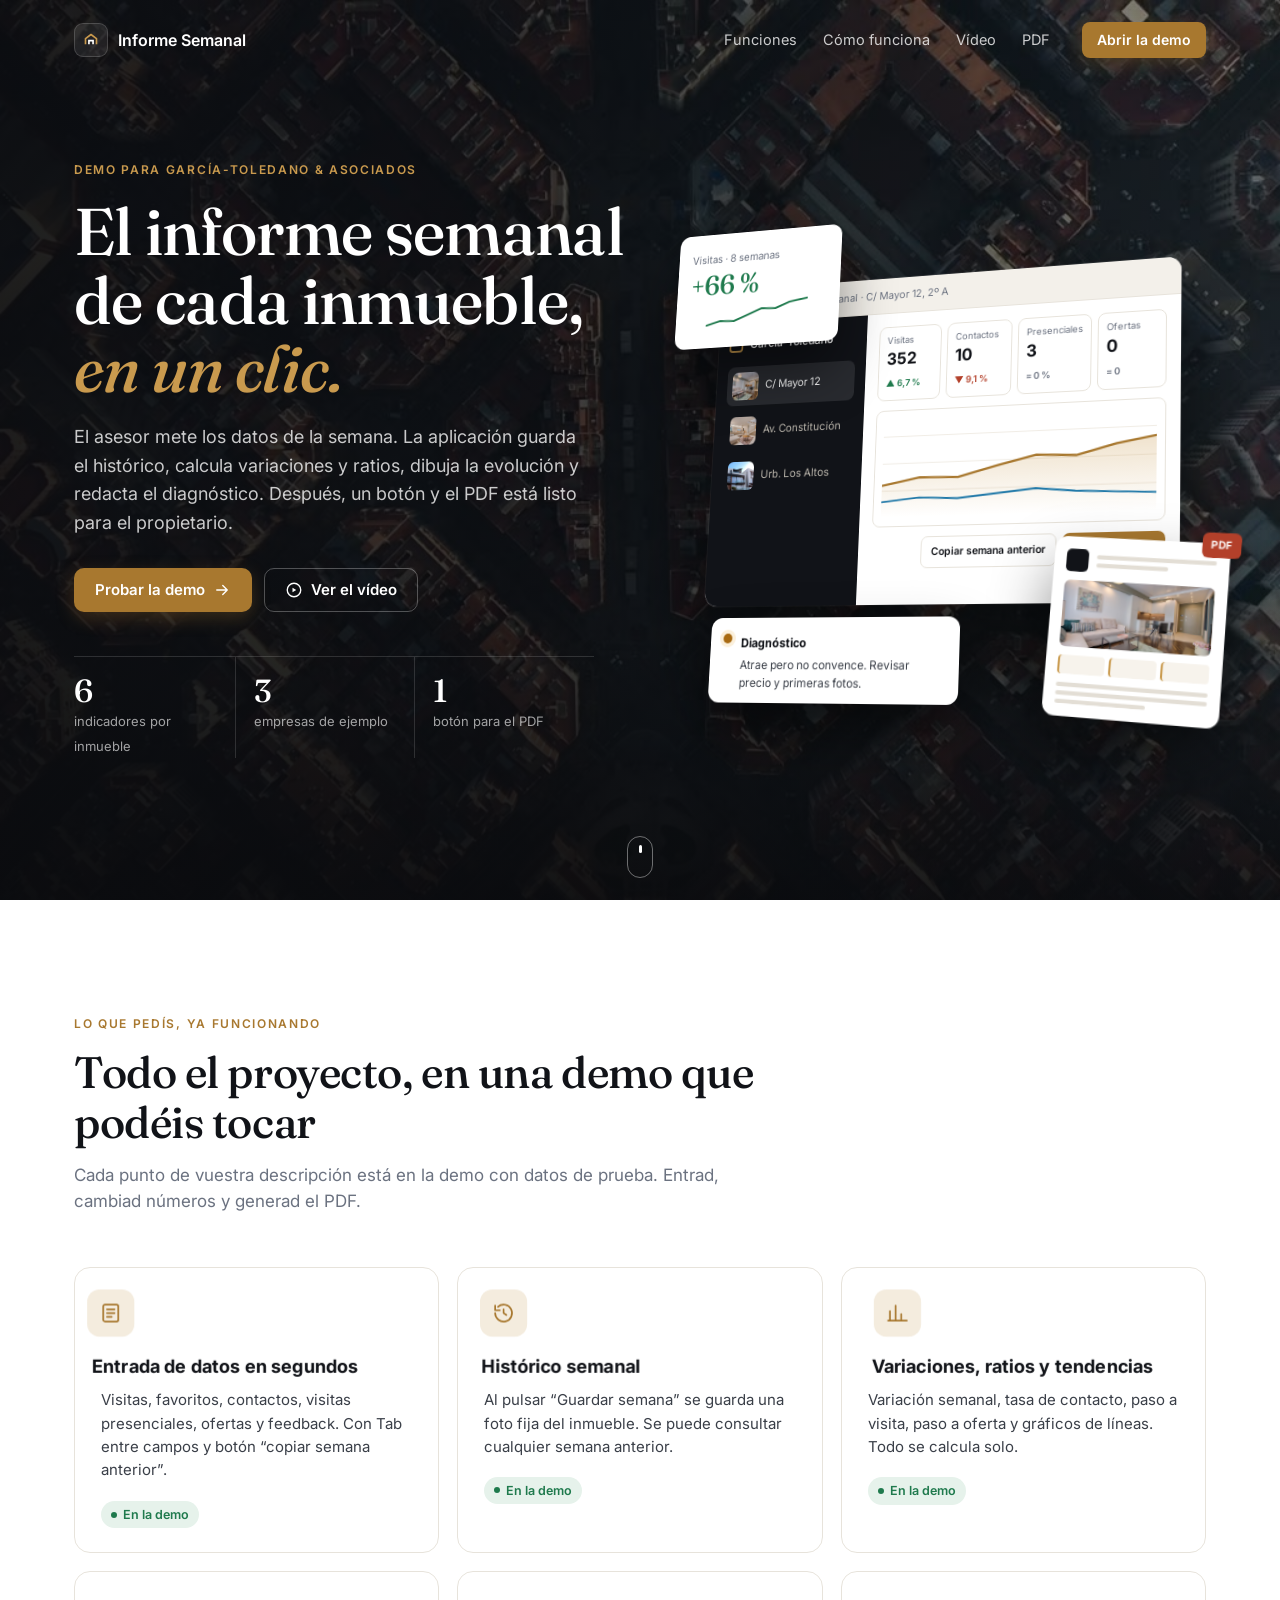
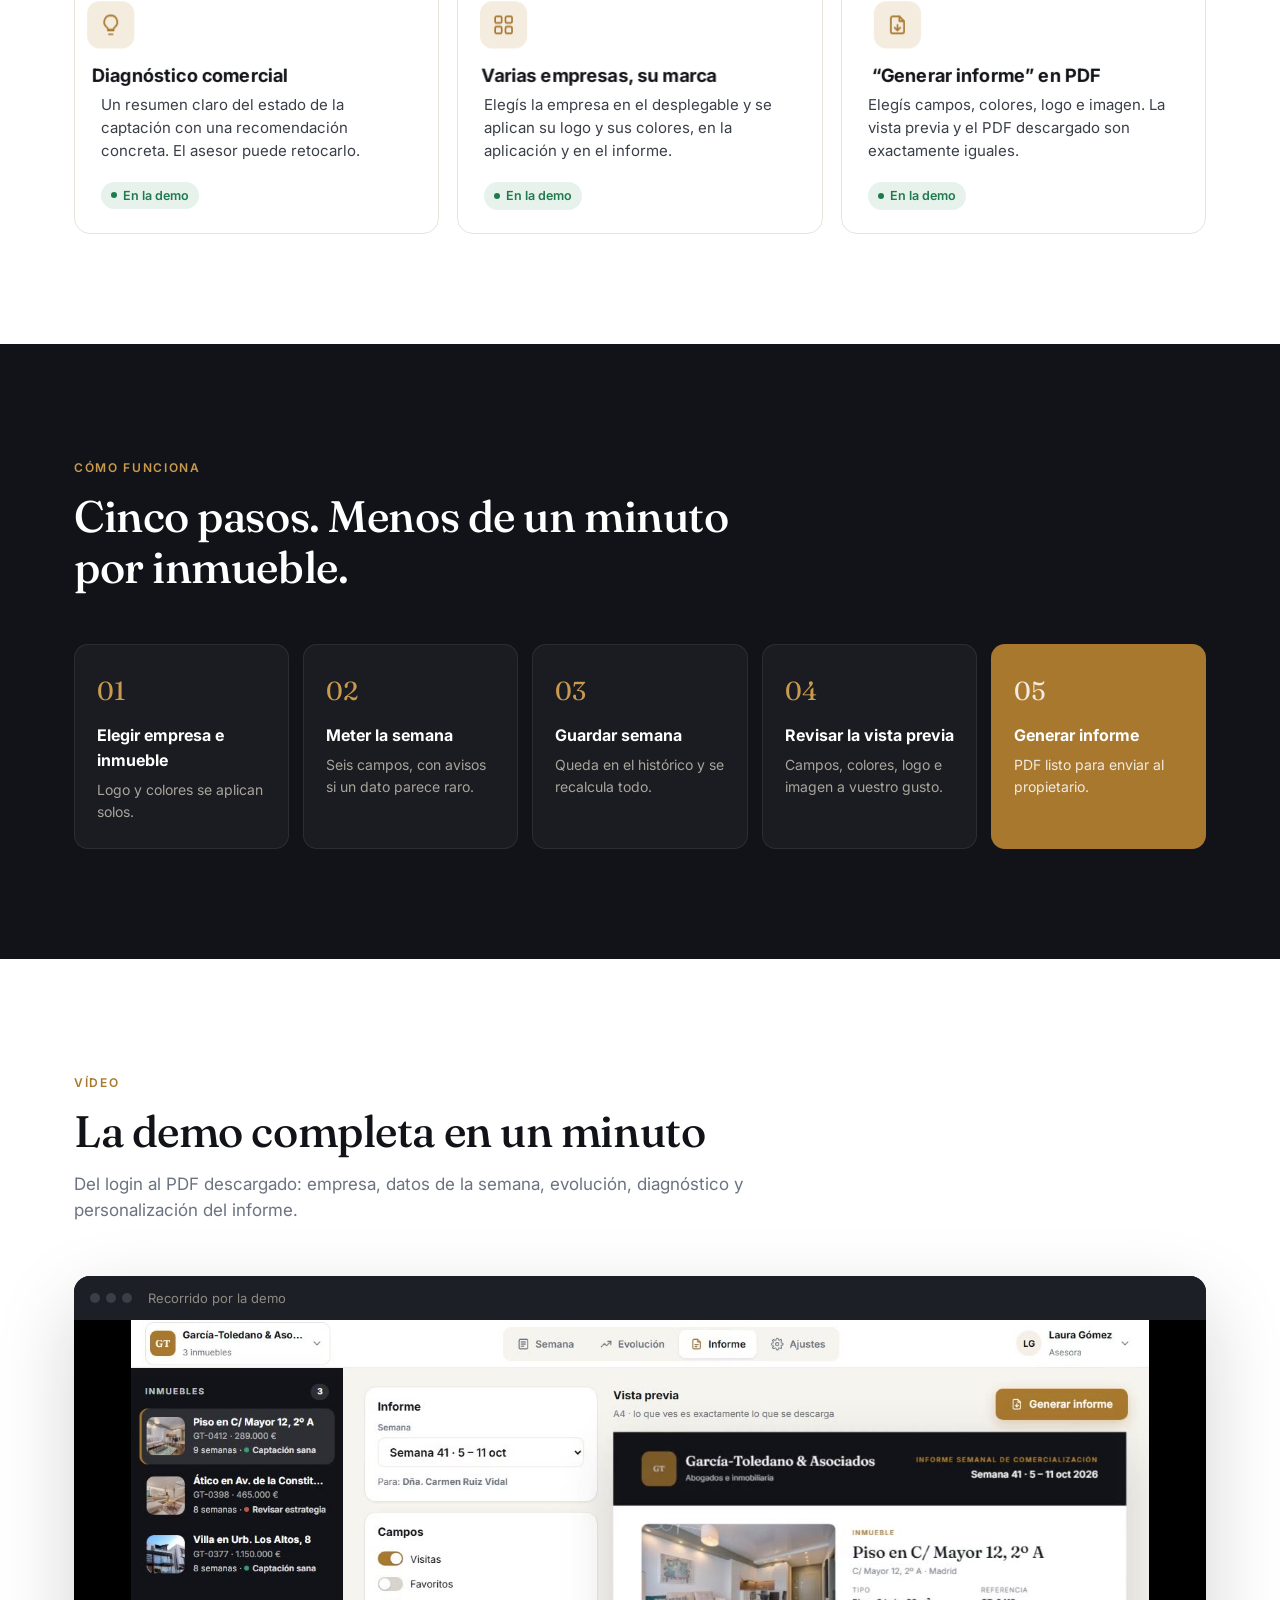
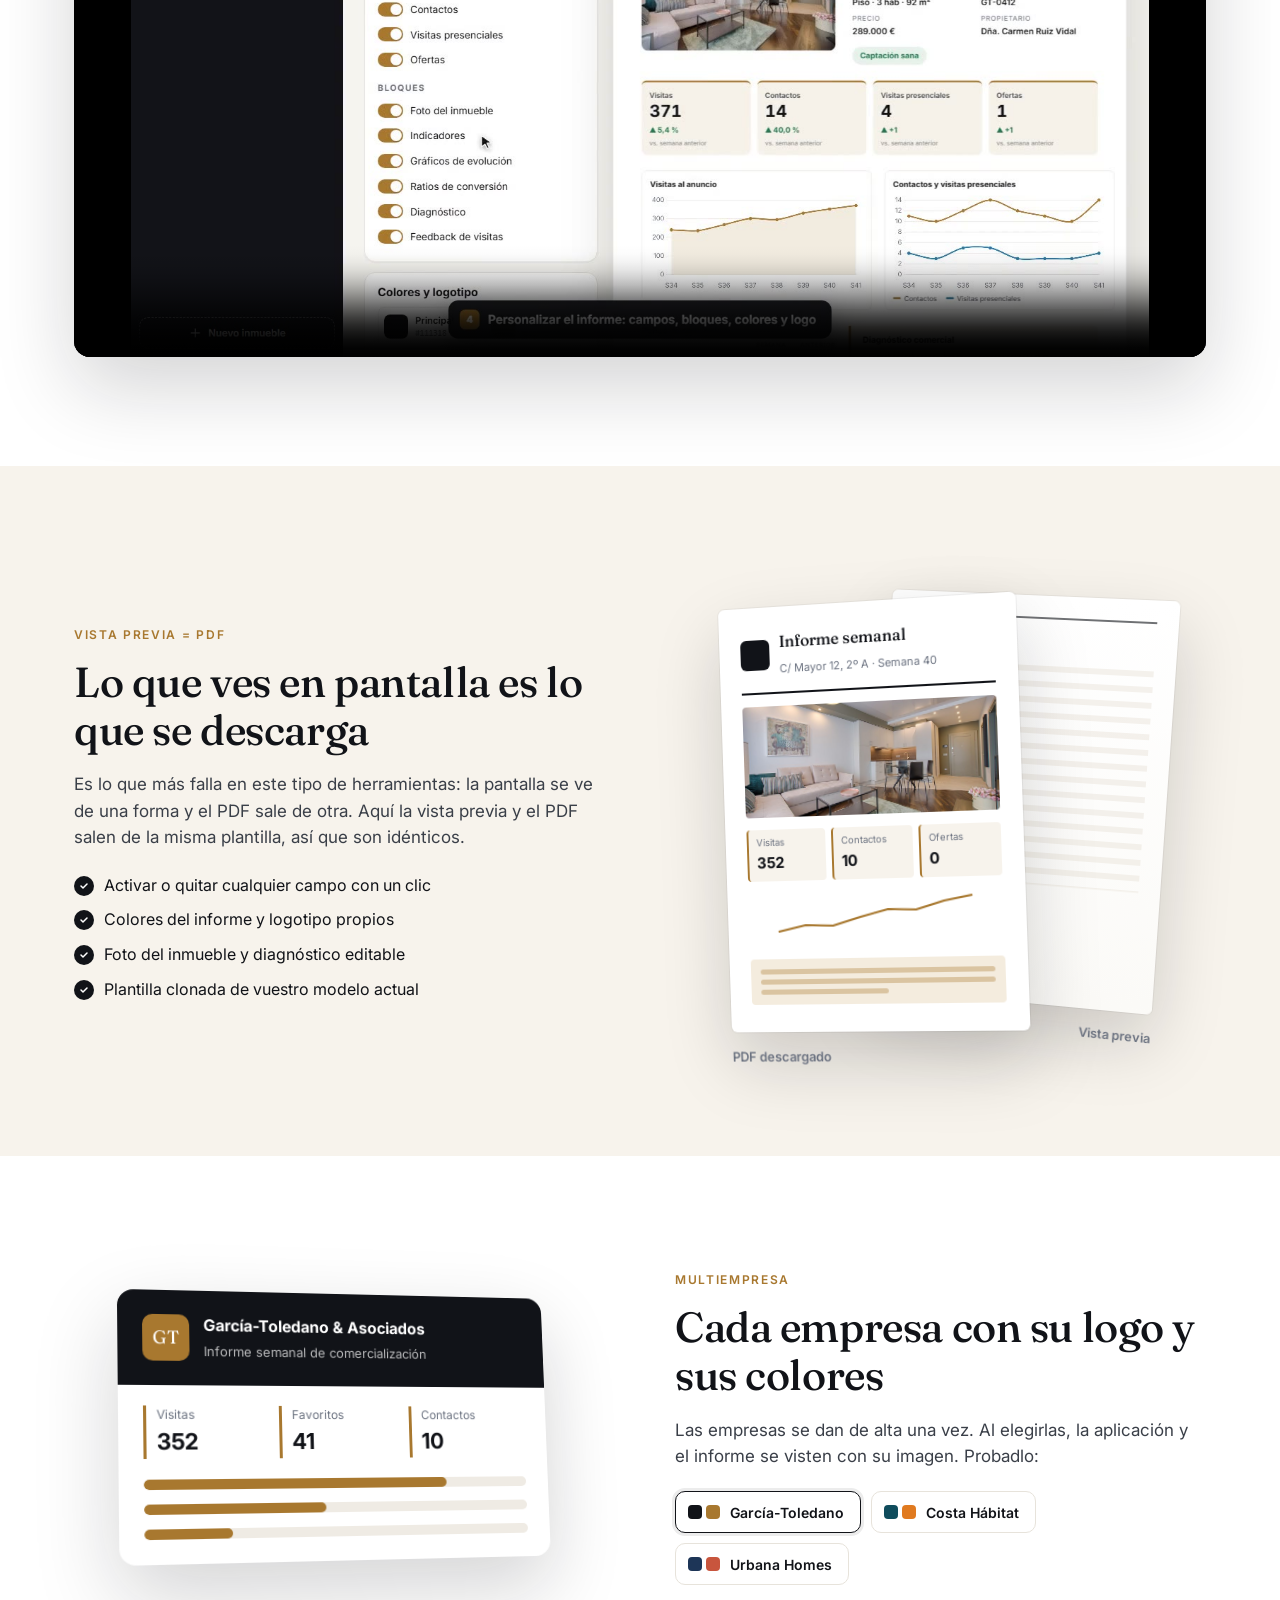
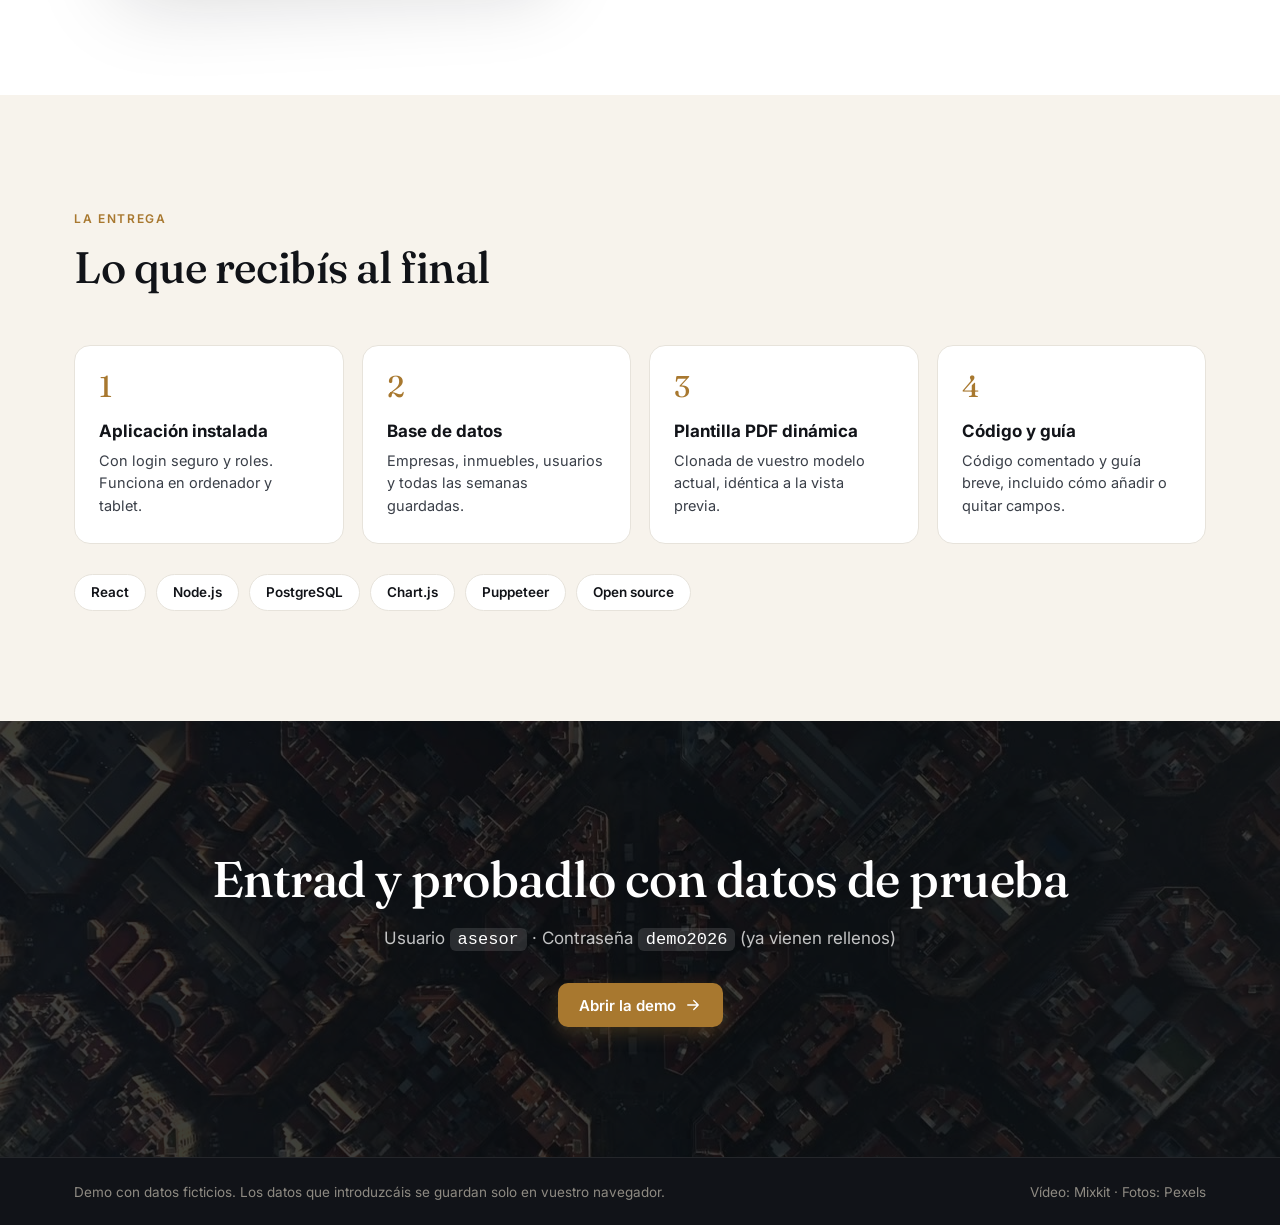
==== index.html @ 3b5d13f0 "Demo: informe semanal inmobiliario Entrada de datos semanal, histórico, ratios, gráficos, diagnóstic" ====
<!doctype html>
<html lang="es">
<head>
<meta charset="utf-8">
<meta name="viewport" content="width=device-width, initial-scale=1">
<meta name="robots" content="noindex, nofollow">
<title>Informe Semanal Inmobiliario · Demo</title>
<meta name="description" content="Demo: registra los indicadores semanales de cada inmueble, mira su evolución y genera el informe PDF para el propietario con un solo botón.">
<link rel="icon" href="data:image/svg+xml,%3Csvg xmlns='http://www.w3.org/2000/svg' viewBox='0 0 32 32'%3E%3Crect width='32' height='32' rx='8' fill='%23111318'/%3E%3Cpath d='M8 22V14l8-6 8 6v8' fill='none' stroke='%23C99A4E' stroke-width='2.4' stroke-linejoin='round'/%3E%3Cpath d='M13 22v-5h6v5' fill='none' stroke='%23fff' stroke-width='2.4'/%3E%3C/svg%3E">
<link rel="preconnect" href="https://fonts.googleapis.com">
<link rel="preconnect" href="https://fonts.gstatic.com" crossorigin>
<link rel="stylesheet" href="https://fonts.googleapis.com/css2?family=Fraunces:ital,opsz,wght@0,9..144,400;0,9..144,500;0,9..144,600;1,9..144,500&family=Inter:wght@400;500;600;700&display=swap">
<link rel="stylesheet" href="assets/css/base.css">
<link rel="stylesheet" href="assets/css/landing.css">
</head>
<body>

<!-- ================= HERO ================= -->
<header class="hero">
  <video class="hero-video" autoplay muted loop playsinline preload="auto" poster="assets/media/hero.jpg">
    <source src="assets/media/hero.mp4" type="video/mp4">
  </video>
  <div class="hero-shade"></div>

  <nav class="nav">
    <a class="brand" href="#">
      <span class="brand-mark"><svg viewBox="0 0 32 32"><path d="M8 22V14l8-6 8 6v8" fill="none" stroke="#C99A4E" stroke-width="2.4" stroke-linejoin="round"/><path d="M13 22v-5h6v5" fill="none" stroke="#fff" stroke-width="2.4"/></svg></span>
      <span>Informe Semanal</span>
    </a>
    <div class="nav-links">
      <a href="#funciones">Funciones</a>
      <a href="#como">Cómo funciona</a>
      <a href="#video">Vídeo</a>
      <a href="#pdf">PDF</a>
    </div>
    <a class="btn btn-primary btn-sm" href="app.html">Abrir la demo</a>
  </nav>

  <div class="hero-inner">
    <div class="hero-copy">
      <span class="eyebrow light reveal">Demo para García-Toledano &amp; Asociados</span>
      <h1 class="serif reveal">El informe semanal de cada inmueble, <em>en un clic.</em></h1>
      <p class="reveal">El asesor mete los datos de la semana. La aplicación guarda el histórico, calcula variaciones y ratios, dibuja la evolución y redacta el diagnóstico. Después, un botón y el PDF está listo para el propietario.</p>
      <div class="hero-cta reveal">
        <a class="btn btn-primary" href="app.html">Probar la demo
          <svg class="ico" viewBox="0 0 24 24"><path d="M5 12h14M13 6l6 6-6 6"/></svg></a>
        <a class="btn btn-ghost" href="#video">
          <svg class="ico" viewBox="0 0 24 24"><circle cx="12" cy="12" r="9"/><path d="M10 9l5 3-5 3z" fill="currentColor" stroke="none"/></svg>
          Ver el vídeo</a>
      </div>
      <div class="hero-facts reveal">
        <div><b>6</b><span>indicadores por inmueble</span></div>
        <div><b>3</b><span>empresas de ejemplo</span></div>
        <div><b>1</b><span>botón para el PDF</span></div>
      </div>
    </div>

    <!-- 3D product stage -->
    <div class="stage" id="stage" aria-hidden="true">
      <div class="scene" id="scene">
        <div class="win layer">
          <div class="win-bar"><i></i><i></i><i></i><span>Informe semanal · C/ Mayor 12, 2º A</span></div>
          <div class="win-body">
            <div class="win-side">
              <div class="ws-brand"><span></span>García-Toledano</div>
              <div class="ws-item on"><img src="assets/media/p2.jpg" alt="">C/ Mayor 12</div>
              <div class="ws-item"><img src="assets/media/p5.jpg" alt="">Av. Constitución</div>
              <div class="ws-item"><img src="assets/media/p1.jpg" alt="">Urb. Los Altos</div>
            </div>
            <div class="win-main">
              <div class="wm-kpis">
                <div><span>Visitas</span><b>352</b><em class="up">▲ 6,7 %</em></div>
                <div><span>Contactos</span><b>10</b><em class="down">▼ 9,1 %</em></div>
                <div><span>Presenciales</span><b>3</b><em>= 0 %</em></div>
                <div><span>Ofertas</span><b>0</b><em>= 0</em></div>
              </div>
              <div class="wm-chart">
                <svg viewBox="0 0 300 110" preserveAspectRatio="none">
                  <defs><linearGradient id="g1" x1="0" y1="0" x2="0" y2="1"><stop offset="0" stop-color="#C99A4E" stop-opacity=".28"/><stop offset="1" stop-color="#C99A4E" stop-opacity="0"/></linearGradient></defs>
                  <g stroke="#EFEBE4"><line x1="0" x2="300" y1="20" y2="20"/><line x1="0" x2="300" y1="50" y2="50"/><line x1="0" x2="300" y1="80" y2="80"/></g>
                  <path d="M0,74 L43,66 L86,67 L129,56 L172,46 L215,48 L258,37 L300,30 L300,110 L0,110Z" fill="url(#g1)"/>
                  <polyline points="0,74 43,66 86,67 129,56 172,46 215,48 258,37 300,30" fill="none" stroke="#A8782F" stroke-width="2.5" stroke-linejoin="round"/>
                  <polyline points="0,92 43,88 86,90 129,86 172,82 215,86 258,88 300,90" fill="none" stroke="#1F78A8" stroke-width="2" stroke-linejoin="round"/>
                </svg>
              </div>
              <div class="wm-btns"><span class="ghost">Copiar semana anterior</span><span>Generar informe</span></div>
            </div>
          </div>
        </div>

        <div class="float kpi layer">
          <span>Visitas · 8 semanas</span>
          <b>+66 %</b>
          <svg viewBox="0 0 120 30"><polyline points="2,26 18,22 34,23 50,17 66,11 82,12 98,6 118,3" fill="none" stroke="#1F7A4D" stroke-width="2.2" stroke-linecap="round" stroke-linejoin="round"/></svg>
        </div>

        <div class="float paper layer">
          <div class="pp-head"><span></span><div><i></i><i class="s"></i></div></div>
          <div class="pp-photo" style="background-image:url(assets/media/p2.jpg)"></div>
          <div class="pp-kpis"><b></b><b></b><b></b></div>
          <div class="pp-lines"><i></i><i></i><i class="s"></i></div>
          <div class="pp-tag">PDF</div>
        </div>

        <div class="float diag layer">
          <span class="dot warn"></span>
          <div><b>Diagnóstico</b><p>Atrae pero no convence. Revisar precio y primeras fotos.</p></div>
        </div>
      </div>
    </div>
  </div>

  <a class="scroll-hint" href="#funciones" aria-label="Bajar"><span></span></a>
</header>

<!-- ================= REQUIREMENTS ================= -->
<section class="section" id="funciones">
  <div class="wrap">
    <div class="sec-head reveal">
      <span class="eyebrow">Lo que pedís, ya funcionando</span>
      <h2 class="serif">Todo el proyecto, en una demo que podéis tocar</h2>
      <p>Cada punto de vuestra descripción está en la demo con datos de prueba. Entrad, cambiad números y generad el PDF.</p>
    </div>

    <div class="req-grid">
      <article class="req reveal tilt">
        <div class="req-ico"><svg class="ico" viewBox="0 0 24 24"><rect x="4" y="3" width="16" height="18" rx="2"/><path d="M8 8h8M8 12h8M8 16h5"/></svg></div>
        <h3>Entrada de datos en segundos</h3>
        <p>Visitas, favoritos, contactos, visitas presenciales, ofertas y feedback. Con Tab entre campos y botón “copiar semana anterior”.</p>
        <span class="ok">En la demo</span>
      </article>
      <article class="req reveal tilt">
        <div class="req-ico"><svg class="ico" viewBox="0 0 24 24"><path d="M3 12a9 9 0 1 0 3-6.7"/><path d="M3 4v5h5"/><path d="M12 8v4l3 2"/></svg></div>
        <h3>Histórico semanal</h3>
        <p>Al pulsar “Guardar semana” se guarda una foto fija del inmueble. Se puede consultar cualquier semana anterior.</p>
        <span class="ok">En la demo</span>
      </article>
      <article class="req reveal tilt">
        <div class="req-ico"><svg class="ico" viewBox="0 0 24 24"><path d="M4 20V10M10 20V4M16 20v-7M22 20H2"/></svg></div>
        <h3>Variaciones, ratios y tendencias</h3>
        <p>Variación semanal, tasa de contacto, paso a visita, paso a oferta y gráficos de líneas. Todo se calcula solo.</p>
        <span class="ok">En la demo</span>
      </article>
      <article class="req reveal tilt">
        <div class="req-ico"><svg class="ico" viewBox="0 0 24 24"><path d="M9 18h6M10 22h4"/><path d="M12 2a7 7 0 0 0-4 12.7c.6.5 1 1.3 1 2.3h6c0-1 .4-1.8 1-2.3A7 7 0 0 0 12 2z"/></svg></div>
        <h3>Diagnóstico comercial</h3>
        <p>Un resumen claro del estado de la captación con una recomendación concreta. El asesor puede retocarlo.</p>
        <span class="ok">En la demo</span>
      </article>
      <article class="req reveal tilt">
        <div class="req-ico"><svg class="ico" viewBox="0 0 24 24"><rect x="3" y="3" width="7" height="7" rx="1.5"/><rect x="14" y="3" width="7" height="7" rx="1.5"/><rect x="3" y="14" width="7" height="7" rx="1.5"/><rect x="14" y="14" width="7" height="7" rx="1.5"/></svg></div>
        <h3>Varias empresas, su marca</h3>
        <p>Elegís la empresa en el desplegable y se aplican su logo y sus colores, en la aplicación y en el informe.</p>
        <span class="ok">En la demo</span>
      </article>
      <article class="req reveal tilt">
        <div class="req-ico"><svg class="ico" viewBox="0 0 24 24"><path d="M14 3H7a2 2 0 0 0-2 2v14a2 2 0 0 0 2 2h10a2 2 0 0 0 2-2V8z"/><path d="M14 3v5h5M12 12v6M9 15l3 3 3-3"/></svg></div>
        <h3>“Generar informe” en PDF</h3>
        <p>Elegís campos, colores, logo e imagen. La vista previa y el PDF descargado son exactamente iguales.</p>
        <span class="ok">En la demo</span>
      </article>
    </div>
  </div>
</section>

<!-- ================= HOW IT WORKS ================= -->
<section class="section dark" id="como">
  <div class="wrap">
    <div class="sec-head reveal">
      <span class="eyebrow light">Cómo funciona</span>
      <h2 class="serif">Cinco pasos. Menos de un minuto por inmueble.</h2>
    </div>
    <ol class="steps">
      <li class="reveal"><span>01</span><b>Elegir empresa e inmueble</b><p>Logo y colores se aplican solos.</p></li>
      <li class="reveal"><span>02</span><b>Meter la semana</b><p>Seis campos, con avisos si un dato parece raro.</p></li>
      <li class="reveal"><span>03</span><b>Guardar semana</b><p>Queda en el histórico y se recalcula todo.</p></li>
      <li class="reveal"><span>04</span><b>Revisar la vista previa</b><p>Campos, colores, logo e imagen a vuestro gusto.</p></li>
      <li class="reveal last"><span>05</span><b>Generar informe</b><p>PDF listo para enviar al propietario.</p></li>
    </ol>
  </div>
</section>

<!-- ================= VIDEO ================= -->
<section class="section" id="video">
  <div class="wrap">
    <div class="sec-head reveal">
      <span class="eyebrow">Vídeo</span>
      <h2 class="serif">La demo completa en un minuto</h2>
      <p>Del login al PDF descargado: empresa, datos de la semana, evolución, diagnóstico y personalización del informe.</p>
    </div>
    <div class="video-frame" id="videoFrame">
      <div class="vf-bar"><i></i><i></i><i></i><span>Recorrido por la demo</span></div>
      <video id="walk" controls muted playsinline preload="metadata" poster="assets/media/walkthrough.jpg">
        <source src="assets/media/walkthrough.mp4" type="video/mp4">
      </video>
    </div>
  </div>
</section>

<!-- ================= PREVIEW = PDF ================= -->
<section class="section warm" id="pdf">
  <div class="wrap split">
    <div class="split-copy reveal">
      <span class="eyebrow">Vista previa = PDF</span>
      <h2 class="serif">Lo que ves en pantalla es lo que se descarga</h2>
      <p>Es lo que más falla en este tipo de herramientas: la pantalla se ve de una forma y el PDF sale de otra. Aquí la vista previa y el PDF salen de la misma plantilla, así que son idénticos.</p>
      <ul class="checks">
        <li>Activar o quitar cualquier campo con un clic</li>
        <li>Colores del informe y logotipo propios</li>
        <li>Foto del inmueble y diagnóstico editable</li>
        <li>Plantilla clonada de vuestro modelo actual</li>
      </ul>
    </div>
    <div class="papers" id="papers" aria-hidden="true">
      <div class="sheet back">
        <div class="sh-label">Vista previa</div>
      </div>
      <div class="sheet front">
        <div class="sh-head"><span></span><div><b>Informe semanal</b><i>C/ Mayor 12, 2º A · Semana 40</i></div></div>
        <div class="sh-photo" style="background-image:url(assets/media/p2.jpg)"></div>
        <div class="sh-kpis"><div><span>Visitas</span><b>352</b></div><div><span>Contactos</span><b>10</b></div><div><span>Ofertas</span><b>0</b></div></div>
        <svg viewBox="0 0 200 50" class="sh-chart"><polyline points="2,40 30,34 58,35 86,27 114,20 142,21 170,13 198,8" fill="none" stroke="#A8782F" stroke-width="2" stroke-linejoin="round"/></svg>
        <div class="sh-diag"><i></i><i></i><i class="s"></i></div>
        <div class="sh-label">PDF descargado</div>
      </div>
    </div>
  </div>
</section>

<!-- ================= MULTI-COMPANY ================= -->
<section class="section" id="empresas">
  <div class="wrap split rev">
    <div class="brand-demo reveal" aria-hidden="true">
      <div class="bd-card" id="bdCard">
        <div class="bd-head"><span class="bd-logo" id="bdLogo">GT</span><div><b id="bdName">García-Toledano &amp; Asociados</b><i>Informe semanal de comercialización</i></div></div>
        <div class="bd-kpis"><div><span>Visitas</span><b>352</b></div><div><span>Favoritos</span><b>41</b></div><div><span>Contactos</span><b>10</b></div></div>
        <div class="bd-bar"><i style="width:78%"></i></div>
        <div class="bd-bar"><i style="width:46%"></i></div>
        <div class="bd-bar"><i style="width:22%"></i></div>
      </div>
    </div>
    <div class="split-copy reveal">
      <span class="eyebrow">Multiempresa</span>
      <h2 class="serif">Cada empresa con su logo y sus colores</h2>
      <p>Las empresas se dan de alta una vez. Al elegirlas, la aplicación y el informe se visten con su imagen. Probadlo:</p>
      <div class="swatches" id="swatches">
        <button class="sw on" data-name="García-Toledano &amp; Asociados" data-logo="GT" data-c1="#111318" data-c2="#A8782F"><i style="background:#111318"></i><i style="background:#A8782F"></i>García-Toledano</button>
        <button class="sw" data-name="Costa Hábitat Inmobiliaria" data-logo="CH" data-c1="#0F4C5C" data-c2="#E07A1F"><i style="background:#0F4C5C"></i><i style="background:#E07A1F"></i>Costa Hábitat</button>
        <button class="sw" data-name="Urbana Homes Madrid" data-logo="UH" data-c1="#1D3557" data-c2="#C8553D"><i style="background:#1D3557"></i><i style="background:#C8553D"></i>Urbana Homes</button>
      </div>
    </div>
  </div>
</section>

<!-- ================= DELIVERY ================= -->
<section class="section warm">
  <div class="wrap">
    <div class="sec-head reveal">
      <span class="eyebrow">La entrega</span>
      <h2 class="serif">Lo que recibís al final</h2>
    </div>
    <div class="deliv">
      <div class="reveal"><span class="n">1</span><b>Aplicación instalada</b><p>Con login seguro y roles. Funciona en ordenador y tablet.</p></div>
      <div class="reveal"><span class="n">2</span><b>Base de datos</b><p>Empresas, inmuebles, usuarios y todas las semanas guardadas.</p></div>
      <div class="reveal"><span class="n">3</span><b>Plantilla PDF dinámica</b><p>Clonada de vuestro modelo actual, idéntica a la vista previa.</p></div>
      <div class="reveal"><span class="n">4</span><b>Código y guía</b><p>Código comentado y guía breve, incluido cómo añadir o quitar campos.</p></div>
    </div>
    <div class="stack reveal">
      <span>React</span><span>Node.js</span><span>PostgreSQL</span><span>Chart.js</span><span>Puppeteer</span><span>Open source</span>
    </div>
  </div>
</section>

<!-- ================= CTA ================= -->
<section class="cta">
  <video class="hero-video" autoplay muted loop playsinline preload="none" poster="assets/media/hero.jpg">
    <source src="assets/media/hero.mp4" type="video/mp4">
  </video>
  <div class="cta-shade"></div>
  <div class="wrap cta-inner reveal">
    <h2 class="serif">Entrad y probadlo con datos de prueba</h2>
    <p>Usuario <code>asesor</code> · Contraseña <code>demo2026</code> (ya vienen rellenos)</p>
    <a class="btn btn-primary" href="app.html">Abrir la demo
      <svg class="ico" viewBox="0 0 24 24"><path d="M5 12h14M13 6l6 6-6 6"/></svg></a>
  </div>
</section>

<footer class="foot">
  <div class="wrap foot-inner">
    <span>Demo con datos ficticios. Los datos que introduzcáis se guardan solo en vuestro navegador.</span>
    <span>Vídeo: Mixkit · Fotos: Pexels</span>
  </div>
</footer>

<script src="assets/js/landing.js"></script>
</body>
</html>
---- assets/css/base.css ----
/* Shared tokens and primitives (landing + app) */
:root {
  --ink: #111318;
  --ink-2: #2B2F37;
  --text: #3A3F48;
  --muted: #6B7280;
  --line: #E7E3DB;
  --line-2: #EFEBE4;
  --paper: #FFFFFF;
  --bg: #F6F4EF;
  --warm: #F7F3EC;
  --brass: #A8782F;
  --brass-2: #C99A4E;
  --brass-soft: #F4ECDE;
  --blue: #1F78A8;
  --good: #1F7A4D;
  --good-soft: #E6F2EB;
  --warn: #A86A12;
  --warn-soft: #FBF0DC;
  --bad: #B3402A;
  --bad-soft: #F8E7E2;
  --radius: 12px;
  --shadow-sm: 0 1px 2px rgba(17,19,24,.06);
  --shadow: 0 10px 30px rgba(17,19,24,.08);
  --shadow-lg: 0 30px 80px rgba(17,19,24,.18);
  --serif: "Fraunces", Georgia, serif;
  --sans: "Inter", "Segoe UI", system-ui, -apple-system, sans-serif;
}

*, *::before, *::after { box-sizing: border-box; }
html { -webkit-text-size-adjust: 100%; }
body { margin: 0; font-family: var(--sans); color: var(--text); background: var(--bg); line-height: 1.55; -webkit-font-smoothing: antialiased; }
img { max-width: 100%; display: block; }
a { color: inherit; text-decoration: none; }
button, input, select, textarea { font: inherit; color: inherit; }
button { cursor: pointer; }
h1, h2, h3, h4 { color: var(--ink); margin: 0; line-height: 1.15; }

.serif { font-family: var(--serif); font-weight: 500; letter-spacing: -0.01em; }
.eyebrow { font-size: 12px; font-weight: 600; letter-spacing: .14em; text-transform: uppercase; color: var(--brass); }

.btn { display: inline-flex; align-items: center; justify-content: center; gap: 8px; height: 44px; padding: 0 20px; border-radius: 10px; border: 1px solid transparent; font-weight: 600; font-size: 15px; transition: transform .15s ease, background .15s ease, box-shadow .15s ease, border-color .15s ease; white-space: nowrap; }
.btn:active { transform: translateY(1px); }
.btn-primary { background: var(--brass); color: #fff; box-shadow: 0 6px 18px rgba(168,120,47,.28); }
.btn-primary:hover { background: #976a26; }
.btn-dark { background: var(--ink); color: #fff; }
.btn-dark:hover { background: #24272e; }
.btn-ghost { background: transparent; border-color: rgba(255,255,255,.28); color: #fff; }
.btn-ghost:hover { background: rgba(255,255,255,.08); }
.btn-line { background: #fff; border-color: var(--line); color: var(--ink); }
.btn-line:hover { border-color: #cfc9be; }
.btn-sm { height: 36px; padding: 0 14px; font-size: 14px; border-radius: 8px; }
.btn svg { width: 18px; height: 18px; flex: none; }

.ico { width: 20px; height: 20px; stroke: currentColor; fill: none; stroke-width: 1.8; stroke-linecap: round; stroke-linejoin: round; flex: none; }

@media (prefers-reduced-motion: reduce) {
  *, *::before, *::after { animation-duration: .01ms !important; transition-duration: .01ms !important; }
}
---- assets/css/landing.css ----
/* ================= Landing ================= */
body { background: #fff; }
.wrap { max-width: 1180px; margin: 0 auto; padding: 0 24px; }
.eyebrow.light { color: var(--brass-2); }

/* ---------- hero ---------- */
.hero { position: relative; min-height: 100vh; min-height: 100svh; color: #fff; overflow: hidden; display: flex; flex-direction: column; background: var(--ink); }
.hero-video { position: absolute; inset: 0; width: 100%; height: 100%; object-fit: cover; }
.hero-shade { position: absolute; inset: 0; background:
  linear-gradient(90deg, rgba(10,11,14,.92) 0%, rgba(10,11,14,.78) 42%, rgba(10,11,14,.45) 100%),
  linear-gradient(0deg, rgba(10,11,14,.85) 0%, rgba(10,11,14,0) 40%); }

.nav { position: relative; z-index: 3; display: flex; align-items: center; gap: 32px; max-width: 1180px; width: 100%; margin: 0 auto; padding: 22px 24px; }
.brand { display: flex; align-items: center; gap: 10px; font-weight: 600; font-size: 16px; color: #fff; }
.brand-mark { width: 34px; height: 34px; border-radius: 9px; background: rgba(255,255,255,.08); border: 1px solid rgba(255,255,255,.16); display: grid; place-items: center; }
.brand-mark svg { width: 22px; height: 22px; }
.nav-links { display: flex; gap: 26px; margin-left: auto; font-size: 14.5px; color: rgba(255,255,255,.78); }
.nav-links a:hover { color: #fff; }

.hero-inner { position: relative; z-index: 2; flex: 1; display: grid; grid-template-columns: 1.02fr 1fr; align-items: center; gap: 40px; max-width: 1180px; width: 100%; margin: 0 auto; padding: 24px 24px 90px; }
.hero-copy h1 { font-size: clamp(40px, 5.2vw, 66px); line-height: 1.04; color: #fff; margin: 16px 0 20px; }
.hero-copy h1 em { color: var(--brass-2); font-style: italic; }
.hero-copy > p { font-size: 18px; line-height: 1.6; color: rgba(255,255,255,.78); max-width: 520px; margin: 0 0 30px; }
.hero-cta { display: flex; gap: 12px; flex-wrap: wrap; }
.hero-facts { display: flex; gap: 0; margin-top: 44px; border-top: 1px solid rgba(255,255,255,.14); max-width: 520px; }
.hero-facts div { flex: 1; padding: 16px 16px 0 0; }
.hero-facts div + div { padding-left: 18px; border-left: 1px solid rgba(255,255,255,.14); }
.hero-facts b { display: block; font-family: var(--serif); font-weight: 500; font-size: 32px; color: #fff; line-height: 1.1; }
.hero-facts span { font-size: 13px; color: rgba(255,255,255,.62); }

.scroll-hint { position: absolute; z-index: 3; left: 50%; bottom: 22px; transform: translateX(-50%); width: 26px; height: 42px; border: 1.5px solid rgba(255,255,255,.4); border-radius: 14px; }
.scroll-hint span { position: absolute; left: 50%; top: 8px; width: 3px; height: 8px; margin-left: -1.5px; border-radius: 2px; background: #fff; animation: hint 1.8s ease-in-out infinite; }
@keyframes hint { 0% { transform: translateY(0); opacity: 1; } 70% { transform: translateY(12px); opacity: 0; } 100% { opacity: 0; } }

/* ---------- 3D stage ---------- */
.stage { perspective: 1800px; height: 520px; position: relative; }
.scene { position: absolute; inset: 0; transform-style: preserve-3d; transform: rotateX(12deg) rotateY(-20deg) rotateZ(2deg); transition: transform .5s cubic-bezier(.2,.7,.2,1); animation: sceneIn 1.4s cubic-bezier(.2,.7,.2,1) both .2s; }
@keyframes sceneIn { from { opacity: 0; transform: rotateX(30deg) rotateY(-36deg) translateZ(-200px); } }
.layer { position: absolute; transform-style: preserve-3d; }

.win { left: 4%; top: 70px; width: 92%; border-radius: 14px; overflow: hidden; background: #fff; box-shadow: 0 50px 100px rgba(0,0,0,.55), 0 0 0 1px rgba(255,255,255,.08); transform: translateZ(0); color: var(--text); }
.win-bar { display: flex; align-items: center; gap: 6px; padding: 10px 14px; background: #F3F0EA; border-bottom: 1px solid var(--line); }
.win-bar i { width: 9px; height: 9px; border-radius: 50%; background: #D7D1C6; }
.win-bar span { margin-left: 10px; font-size: 11px; color: var(--muted); }
.win-body { display: grid; grid-template-columns: 34% 1fr; min-height: 300px; }
.win-side { background: var(--ink); padding: 14px 12px; display: grid; align-content: start; gap: 6px; }
.ws-brand { display: flex; align-items: center; gap: 8px; color: #fff; font-size: 12px; font-weight: 600; margin-bottom: 8px; }
.ws-brand span { width: 16px; height: 16px; border-radius: 4px; border: 2px solid var(--brass-2); }
.ws-item { display: flex; align-items: center; gap: 8px; padding: 6px; border-radius: 8px; color: #bdb8ae; font-size: 11.5px; }
.ws-item img { width: 30px; height: 30px; border-radius: 6px; object-fit: cover; }
.ws-item.on { background: rgba(255,255,255,.1); color: #fff; }
.win-main { padding: 14px; display: grid; gap: 10px; align-content: start; }
.wm-kpis { display: grid; grid-template-columns: repeat(4, 1fr); gap: 6px; }
.wm-kpis div { border: 1px solid var(--line); border-radius: 8px; padding: 7px 8px; }
.wm-kpis span { display: block; font-size: 9.5px; color: var(--muted); }
.wm-kpis b { display: block; font-size: 17px; color: var(--ink); line-height: 1.3; }
.wm-kpis em { font-style: normal; font-size: 9.5px; font-weight: 600; color: var(--muted); }
.wm-kpis em.up { color: var(--good); } .wm-kpis em.down { color: var(--bad); }
.wm-chart { border: 1px solid var(--line); border-radius: 8px; padding: 8px; height: 120px; }
.wm-chart svg { width: 100%; height: 100%; }
.wm-btns { display: flex; justify-content: flex-end; gap: 6px; }
.wm-btns span { font-size: 10.5px; font-weight: 600; padding: 7px 10px; border-radius: 7px; background: var(--brass); color: #fff; }
.wm-btns span.ghost { background: #fff; color: var(--ink); border: 1px solid var(--line); }

.float { border-radius: 12px; background: #fff; box-shadow: 0 30px 60px rgba(0,0,0,.45); color: var(--text); }
.kpi { left: -6%; top: 6px; width: 190px; padding: 14px 16px; transform: translateZ(120px); animation: bob 6s ease-in-out infinite; }
.kpi span { font-size: 11.5px; color: var(--muted); }
.kpi b { display: block; font-family: var(--serif); font-weight: 500; font-size: 30px; color: var(--good); line-height: 1.2; }
.kpi svg { width: 100%; height: 30px; }
.paper { right: -4%; bottom: 0; width: 170px; padding: 12px; transform: translateZ(170px) rotateZ(4deg); animation: bob 7s ease-in-out infinite -2s; }
.pp-head { display: flex; gap: 8px; align-items: center; margin-bottom: 8px; }
.pp-head span { width: 22px; height: 22px; border-radius: 5px; background: var(--ink); }
.pp-head div { flex: 1; display: grid; gap: 4px; }
.pp-head i, .pp-lines i { display: block; height: 4px; border-radius: 2px; background: #E3DED5; }
.pp-head i.s, .pp-lines i.s { width: 60%; }
.pp-photo { height: 64px; border-radius: 6px; background-size: cover; background-position: center; margin-bottom: 8px; }
.pp-kpis { display: grid; grid-template-columns: repeat(3, 1fr); gap: 4px; margin-bottom: 8px; }
.pp-kpis b { height: 18px; border-radius: 4px; background: var(--warm); border-left: 2px solid var(--brass-2); }
.pp-lines { display: grid; gap: 4px; }
.pp-tag { position: absolute; top: -10px; right: -10px; background: var(--bad); color: #fff; font-size: 10px; font-weight: 700; padding: 4px 8px; border-radius: 6px; letter-spacing: .06em; }
.diag { left: 6%; bottom: 14px; width: 270px; padding: 12px 14px; display: flex; gap: 10px; transform: translateZ(90px); animation: bob 8s ease-in-out infinite -4s; }
.diag b { font-size: 12.5px; color: var(--ink); }
.diag p { margin: 2px 0 0; font-size: 12px; line-height: 1.45; }
.dot { width: 10px; height: 10px; border-radius: 50%; margin-top: 4px; flex: none; }
.dot.warn { background: var(--warn); box-shadow: 0 0 0 4px var(--warn-soft); }
@keyframes bob { 0%,100% { margin-top: 0; } 50% { margin-top: -10px; } }

/* ---------- sections ---------- */
.section { padding: 110px 0; }
.section.dark { background: var(--ink); color: #C9C5BC; }
.section.warm { background: var(--warm); }
.sec-head { max-width: 680px; margin-bottom: 52px; }
.sec-head h2 { font-size: clamp(30px, 3.6vw, 44px); margin: 12px 0 14px; }
.sec-head p { font-size: 17px; color: var(--muted); margin: 0; }
.dark h2 { color: #fff; }

.req-grid { display: grid; grid-template-columns: repeat(3, 1fr); gap: 18px; perspective: 1200px; }
.req { position: relative; background: #fff; border: 1px solid var(--line); border-radius: 16px; padding: 28px 26px 24px; transition: transform .25s ease, box-shadow .25s ease, border-color .25s ease; transform-style: preserve-3d; }
.req:hover { box-shadow: var(--shadow-lg); border-color: transparent; }
.req-ico { width: 46px; height: 46px; border-radius: 12px; background: var(--brass-soft); color: var(--brass); display: grid; place-items: center; margin-bottom: 18px; transform: translateZ(30px); }
.req-ico .ico { width: 22px; height: 22px; }
.req h3 { font-size: 18px; margin-bottom: 8px; transform: translateZ(20px); }
.req p { margin: 0 0 18px; font-size: 15px; color: var(--text); }
.ok { display: inline-flex; align-items: center; gap: 6px; font-size: 12.5px; font-weight: 600; color: var(--good); background: var(--good-soft); padding: 4px 10px; border-radius: 999px; }
.ok::before { content: ""; width: 6px; height: 6px; border-radius: 50%; background: var(--good); }

.steps { list-style: none; margin: 0; padding: 0; display: grid; grid-template-columns: repeat(5, 1fr); gap: 14px; counter-reset: s; }
.steps li { position: relative; padding: 26px 22px; border-radius: 14px; background: rgba(255,255,255,.04); border: 1px solid rgba(255,255,255,.08); }
.steps li.last { background: var(--brass); border-color: transparent; }
.steps li.last span, .steps li.last p { color: rgba(255,255,255,.85); }
.steps span { font-family: var(--serif); font-size: 26px; color: var(--brass-2); }
.steps b { display: block; color: #fff; font-size: 16px; margin: 12px 0 6px; }
.steps p { margin: 0; font-size: 14px; color: #A9A59C; }

/* video */
.video-frame { border-radius: 16px; overflow: hidden; background: var(--ink); box-shadow: var(--shadow-lg); transform: perspective(1600px) rotateX(8deg) scale(.96); transition: transform .9s cubic-bezier(.2,.7,.2,1); }
.video-frame.in { transform: perspective(1600px) rotateX(0) scale(1); }
.vf-bar { display: flex; align-items: center; gap: 6px; padding: 12px 16px; background: #1C1F25; }
.vf-bar i { width: 10px; height: 10px; border-radius: 50%; background: #3A3E46; }
.vf-bar span { margin-left: 10px; font-size: 13px; color: #8E8A82; }
.video-frame video { display: block; width: 100%; aspect-ratio: 16 / 9; background: #000; }

/* split */
.split { display: grid; grid-template-columns: 1fr 1fr; gap: 70px; align-items: center; }
.split.rev .split-copy { order: 2; }
.split-copy h2 { font-size: clamp(30px, 3.4vw, 42px); margin: 12px 0 16px; }
.split-copy p { font-size: 17px; color: var(--text); }
.checks { list-style: none; padding: 0; margin: 22px 0 0; display: grid; gap: 10px; }
.checks li { position: relative; padding-left: 30px; font-size: 16px; color: var(--ink); }
.checks li::before { content: ""; position: absolute; left: 0; top: 3px; width: 20px; height: 20px; border-radius: 50%; background: var(--ink) url("data:image/svg+xml,%3Csvg xmlns='http://www.w3.org/2000/svg' viewBox='0 0 24 24' fill='none' stroke='white' stroke-width='3' stroke-linecap='round' stroke-linejoin='round'%3E%3Cpath d='M6 12l4 4 8-8'/%3E%3C/svg%3E") center / 12px no-repeat; }

.papers { position: relative; height: 470px; perspective: 1600px; }
.sheet { position: absolute; width: 300px; height: 420px; border-radius: 6px; background: #fff; box-shadow: 0 30px 70px rgba(17,19,24,.18), 0 0 0 1px rgba(17,19,24,.05); padding: 22px; transition: transform .8s cubic-bezier(.2,.7,.2,1); }
.sheet.back { left: 50%; top: 10px; margin-left: -110px; transform: rotateY(-24deg) rotateZ(6deg) translateZ(-80px); background: linear-gradient(#fff, #fbfaf7); }
.sheet.front { left: 50%; top: 30px; margin-left: -210px; transform: rotateY(-24deg) rotateZ(-3deg) translateZ(40px); }
.papers.in .sheet.back { transform: rotateY(-12deg) rotateZ(4deg) translateZ(-60px) translateX(30px); }
.papers.in .sheet.front { transform: rotateY(-12deg) rotateZ(-2deg) translateZ(40px); }
.sh-label { position: absolute; bottom: -34px; left: 0; font-size: 13px; font-weight: 600; color: var(--muted); }
.sheet.back .sh-label { left: auto; right: 0; }
.sh-head { display: flex; gap: 10px; align-items: center; padding-bottom: 12px; border-bottom: 2px solid var(--ink); margin-bottom: 12px; }
.sh-head span { width: 30px; height: 30px; border-radius: 6px; background: var(--ink); }
.sh-head b { display: block; font-family: var(--serif); font-weight: 500; font-size: 16px; color: var(--ink); }
.sh-head i { font-style: normal; font-size: 11px; color: var(--muted); }
.sh-photo { height: 110px; border-radius: 4px; background-size: cover; background-position: center; margin-bottom: 12px; }
.sh-kpis { display: grid; grid-template-columns: repeat(3, 1fr); gap: 6px; margin-bottom: 10px; }
.sh-kpis div { background: var(--warm); border-radius: 4px; padding: 6px 8px; border-left: 2px solid var(--brass); }
.sh-kpis span { display: block; font-size: 9.5px; color: var(--muted); }
.sh-kpis b { font-size: 15px; color: var(--ink); }
.sh-chart { width: 100%; height: 50px; margin-bottom: 10px; }
.sh-diag { display: grid; gap: 5px; padding: 10px; background: var(--brass-soft); border-radius: 4px; }
.sh-diag i { display: block; height: 5px; border-radius: 3px; background: rgba(168,120,47,.35); }
.sh-diag i.s { width: 55%; }
.sheet.back::before { content: ""; position: absolute; inset: 22px; background:
  linear-gradient(var(--ink), var(--ink)) 0 0 / 100% 2px no-repeat,
  repeating-linear-gradient(#EEE9E1 0 6px, transparent 6px 16px) 0 50px / 100% 60% no-repeat; opacity: .6; }

/* multi-company */
.brand-demo { display: grid; place-items: center; perspective: 1400px; }
.bd-card { width: 100%; max-width: 440px; background: #fff; border-radius: 16px; box-shadow: var(--shadow-lg); overflow: hidden; transform: rotateY(14deg) rotateX(6deg); transition: transform .6s ease; --c1: #111318; --c2: #A8782F; }
.bd-card:hover { transform: rotateY(4deg) rotateX(2deg); }
.bd-head { display: flex; gap: 14px; align-items: center; padding: 22px 24px; background: var(--c1); color: #fff; transition: background .5s ease; }
.bd-logo { width: 46px; height: 46px; border-radius: 10px; display: grid; place-items: center; font-family: var(--serif); font-size: 18px; background: var(--c2); color: #fff; transition: background .5s ease; }
.bd-head b { display: block; font-size: 16px; }
.bd-head i { font-style: normal; font-size: 13px; opacity: .7; }
.bd-kpis { display: grid; grid-template-columns: repeat(3, 1fr); gap: 10px; padding: 20px 24px 6px; }
.bd-kpis div { border-left: 3px solid var(--c2); padding-left: 10px; transition: border-color .5s ease; }
.bd-kpis span { display: block; font-size: 12px; color: var(--muted); }
.bd-kpis b { font-size: 22px; color: var(--ink); }
.bd-bar { margin: 14px 24px 0; height: 10px; border-radius: 5px; background: var(--line-2); overflow: hidden; }
.bd-bar:last-child { margin-bottom: 24px; }
.bd-bar i { display: block; height: 100%; border-radius: 5px; background: var(--c2); transition: background .5s ease; }
.swatches { display: flex; flex-wrap: wrap; gap: 10px; margin-top: 22px; }
.sw { display: inline-flex; align-items: center; gap: 4px; height: 42px; padding: 0 16px 0 12px; border-radius: 10px; border: 1px solid var(--line); background: #fff; font-weight: 600; font-size: 14px; color: var(--ink); transition: border-color .2s, box-shadow .2s; }
.sw i { width: 14px; height: 14px; border-radius: 4px; }
.sw i + i { margin-right: 6px; }
.sw.on { border-color: var(--ink); box-shadow: 0 0 0 3px rgba(17,19,24,.08); }

/* delivery */
.deliv { display: grid; grid-template-columns: repeat(4, 1fr); gap: 18px; }
.deliv div { background: #fff; border-radius: 16px; padding: 26px 24px; border: 1px solid var(--line); }
.deliv .n { font-family: var(--serif); font-size: 30px; color: var(--brass); line-height: 1; }
.deliv b { display: block; color: var(--ink); font-size: 17px; margin: 14px 0 6px; }
.deliv p { margin: 0; font-size: 14.5px; }
.stack { display: flex; flex-wrap: wrap; gap: 10px; margin-top: 30px; }
.stack span { font-size: 13.5px; font-weight: 600; color: var(--ink); background: #fff; border: 1px solid var(--line); border-radius: 999px; padding: 7px 16px; }

/* cta */
.cta { position: relative; overflow: hidden; padding: 130px 0; color: #fff; text-align: center; background: var(--ink); }
.cta-shade { position: absolute; inset: 0; background: rgba(10,11,14,.78); }
.cta-inner { position: relative; z-index: 2; }
.cta h2 { color: #fff; font-size: clamp(32px, 4vw, 50px); margin-bottom: 16px; }
.cta p { color: rgba(255,255,255,.75); font-size: 17px; margin: 0 0 30px; }
.cta code { font-family: ui-monospace, Consolas, monospace; background: rgba(255,255,255,.12); padding: 2px 8px; border-radius: 6px; color: #fff; }

.foot { background: var(--ink); color: #8E8A82; font-size: 13.5px; border-top: 1px solid rgba(255,255,255,.08); }
.foot-inner { display: flex; justify-content: space-between; gap: 20px; padding-top: 24px; padding-bottom: 24px; flex-wrap: wrap; }

/* reveal */
.reveal { opacity: 0; transform: translateY(24px); transition: opacity .8s ease, transform .8s cubic-bezier(.2,.7,.2,1); }
.reveal.in { opacity: 1; transform: none; }
.req.reveal.in { transform: none; }

/* ---------- responsive ---------- */
@media (max-width: 1080px) {
  .hero-inner { grid-template-columns: 1fr; padding-bottom: 110px; }
  .stage { height: 460px; max-width: 640px; width: 100%; margin: 0 auto; }
  .req-grid { grid-template-columns: repeat(2, 1fr); }
  .steps { grid-template-columns: repeat(2, 1fr); }
  .steps li.last { grid-column: span 2; }
  .split { grid-template-columns: 1fr; gap: 50px; }
  .split.rev .split-copy { order: 0; }
  .deliv { grid-template-columns: repeat(2, 1fr); }
}
@media (max-width: 680px) {
  .nav-links { display: none; }
  .nav { gap: 12px; }
  .nav .btn { margin-left: auto; }
  .section { padding: 76px 0; }
  .hero-copy > p { font-size: 16px; }
  .hero-facts b { font-size: 26px; }
  .stage { height: 380px; }
  .kpi { left: 0; width: 150px; }
  .diag { width: 220px; left: 0; }
  .paper { width: 120px; right: 0; }
  .wm-kpis { grid-template-columns: repeat(2, 1fr); }
  .win-body { grid-template-columns: 1fr; }
  .win-side { display: none; }
  .req-grid, .steps, .deliv { grid-template-columns: 1fr; }
  .steps li.last { grid-column: auto; }
  .papers { height: 420px; transform: scale(.82); transform-origin: top center; }
  .sheet { width: 250px; height: 370px; }
}
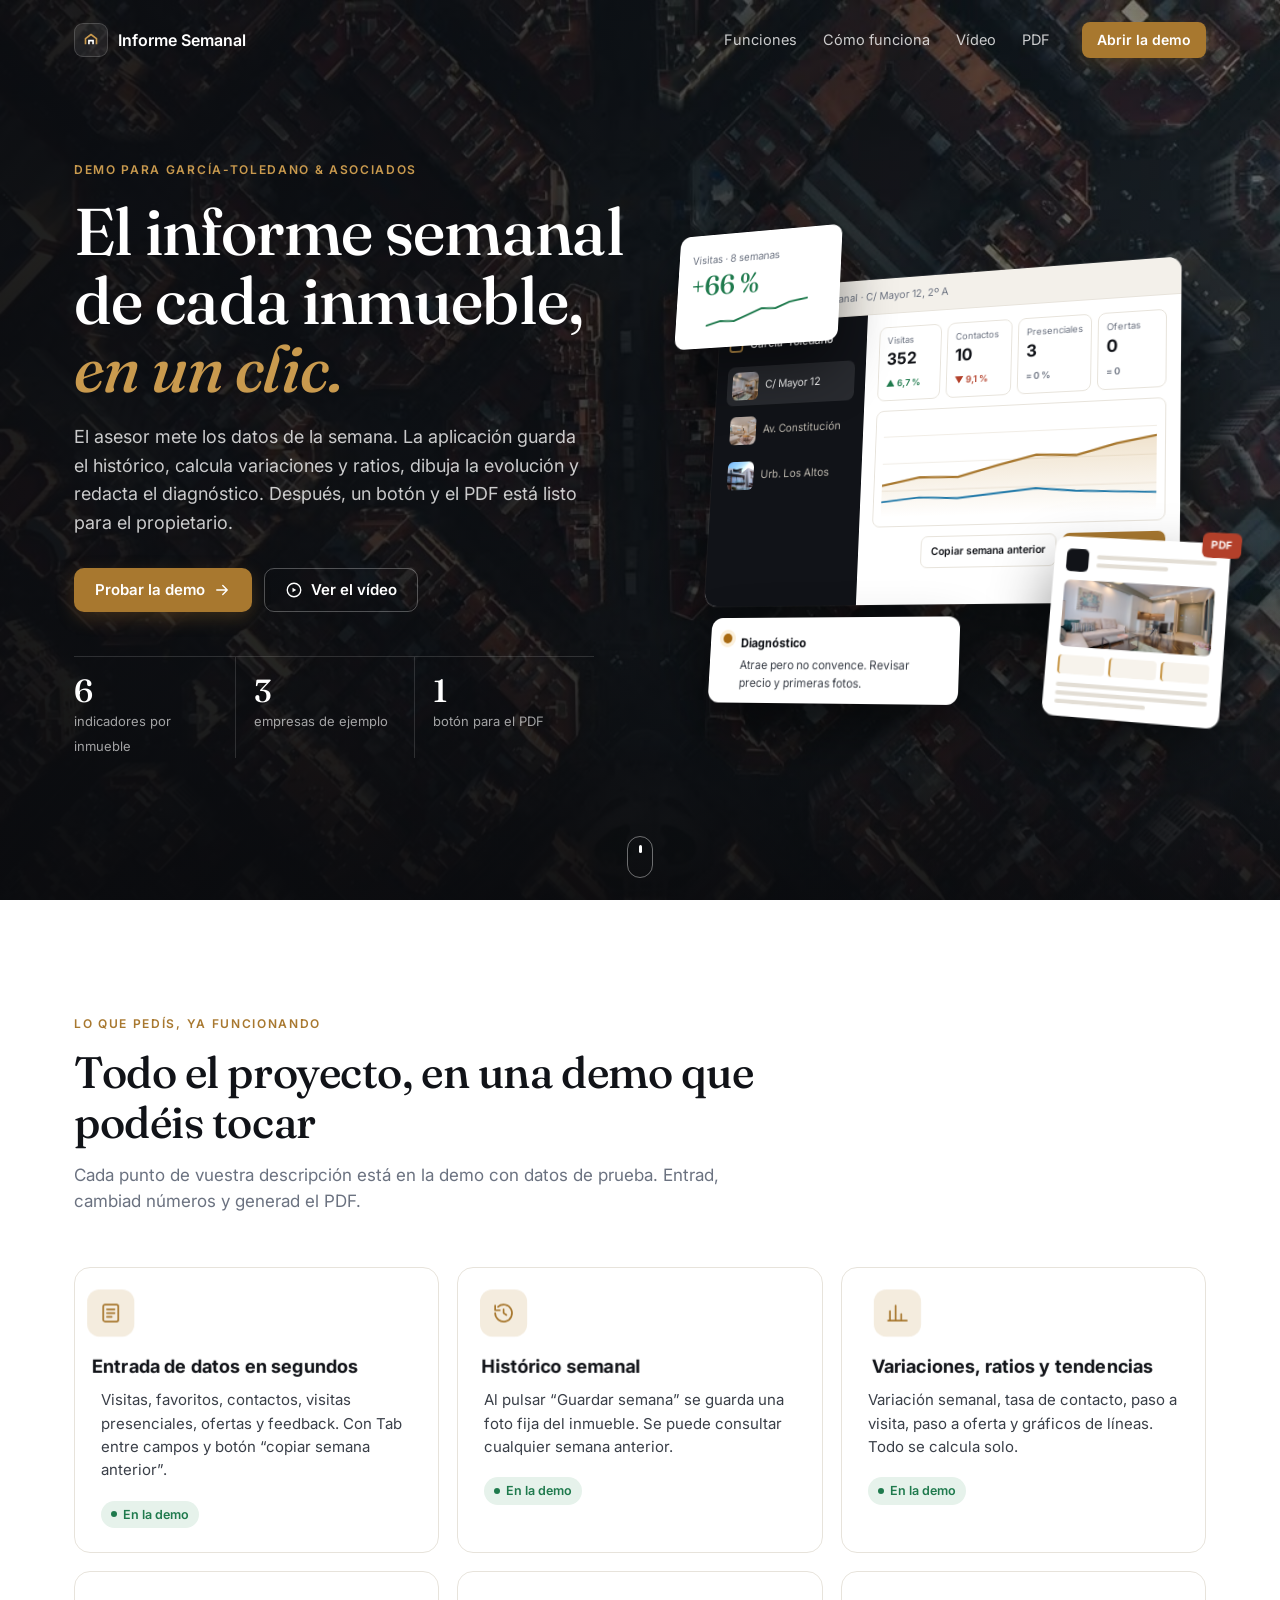
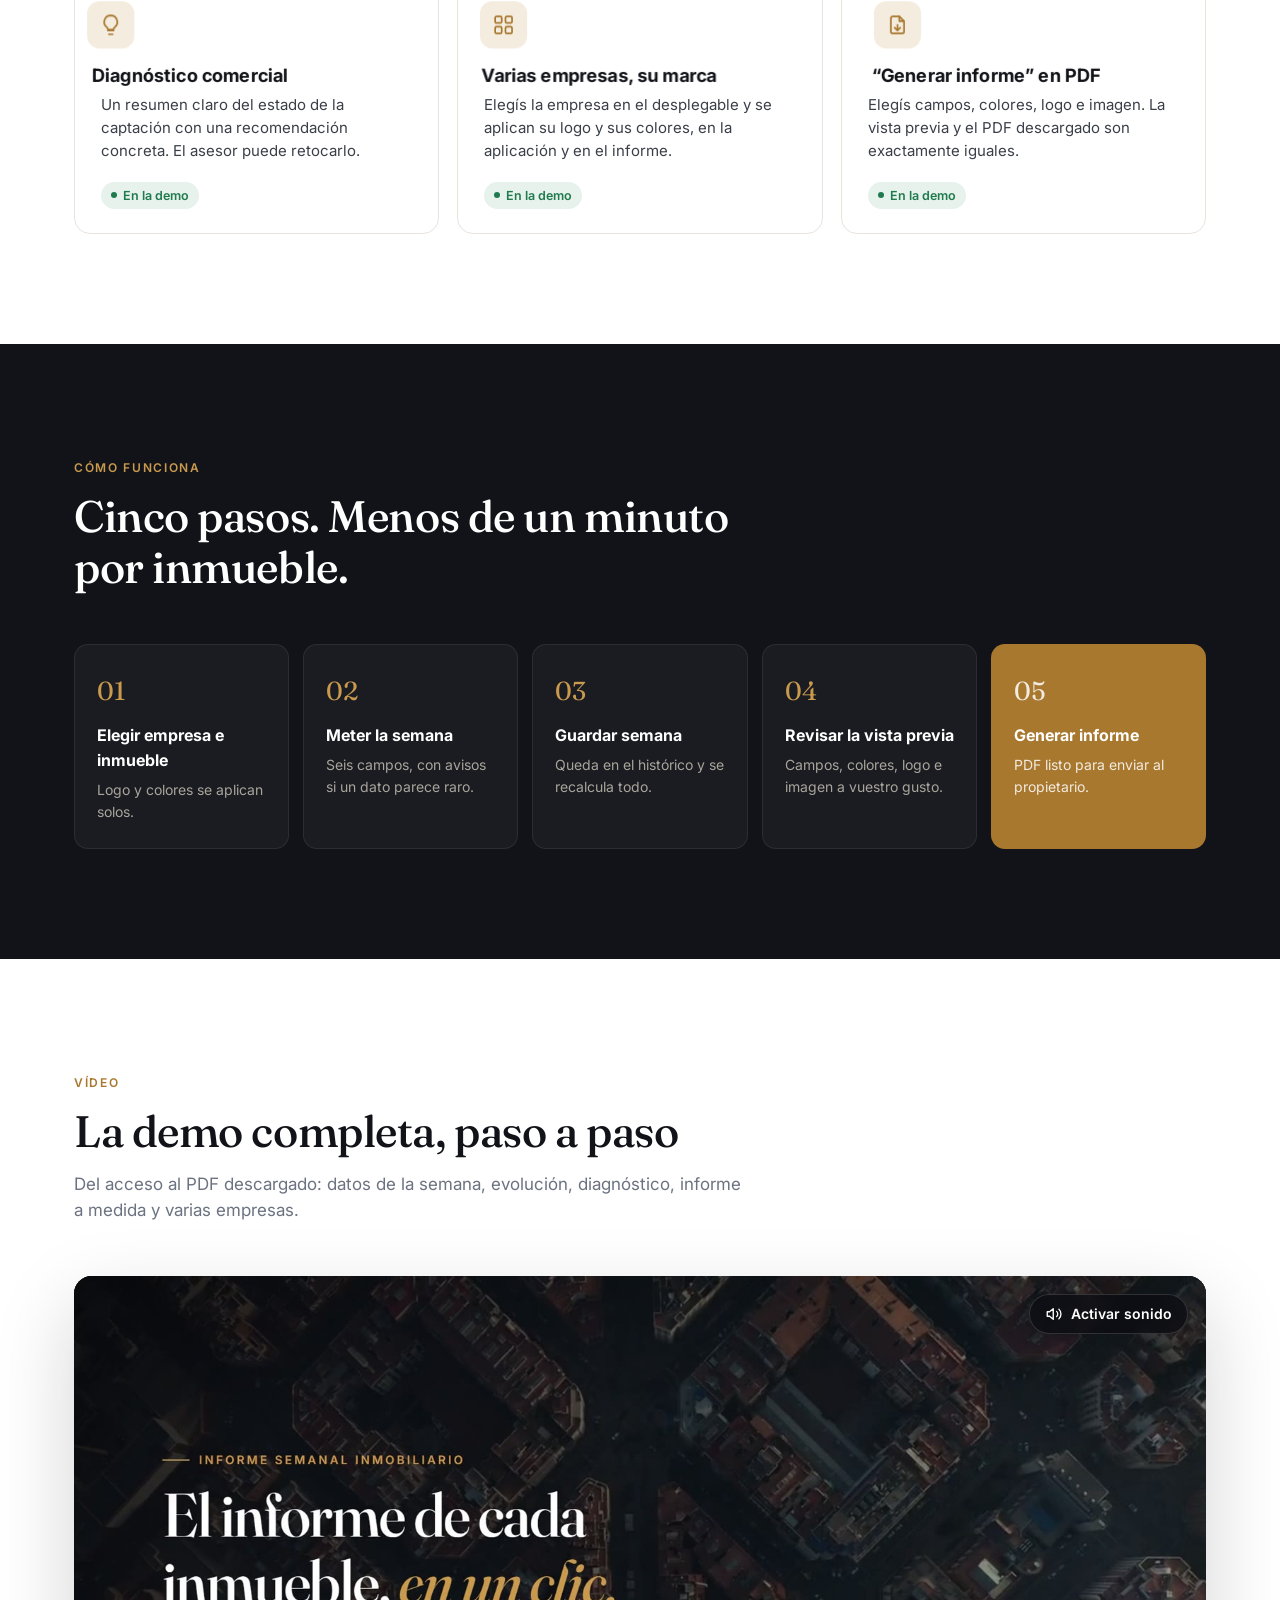
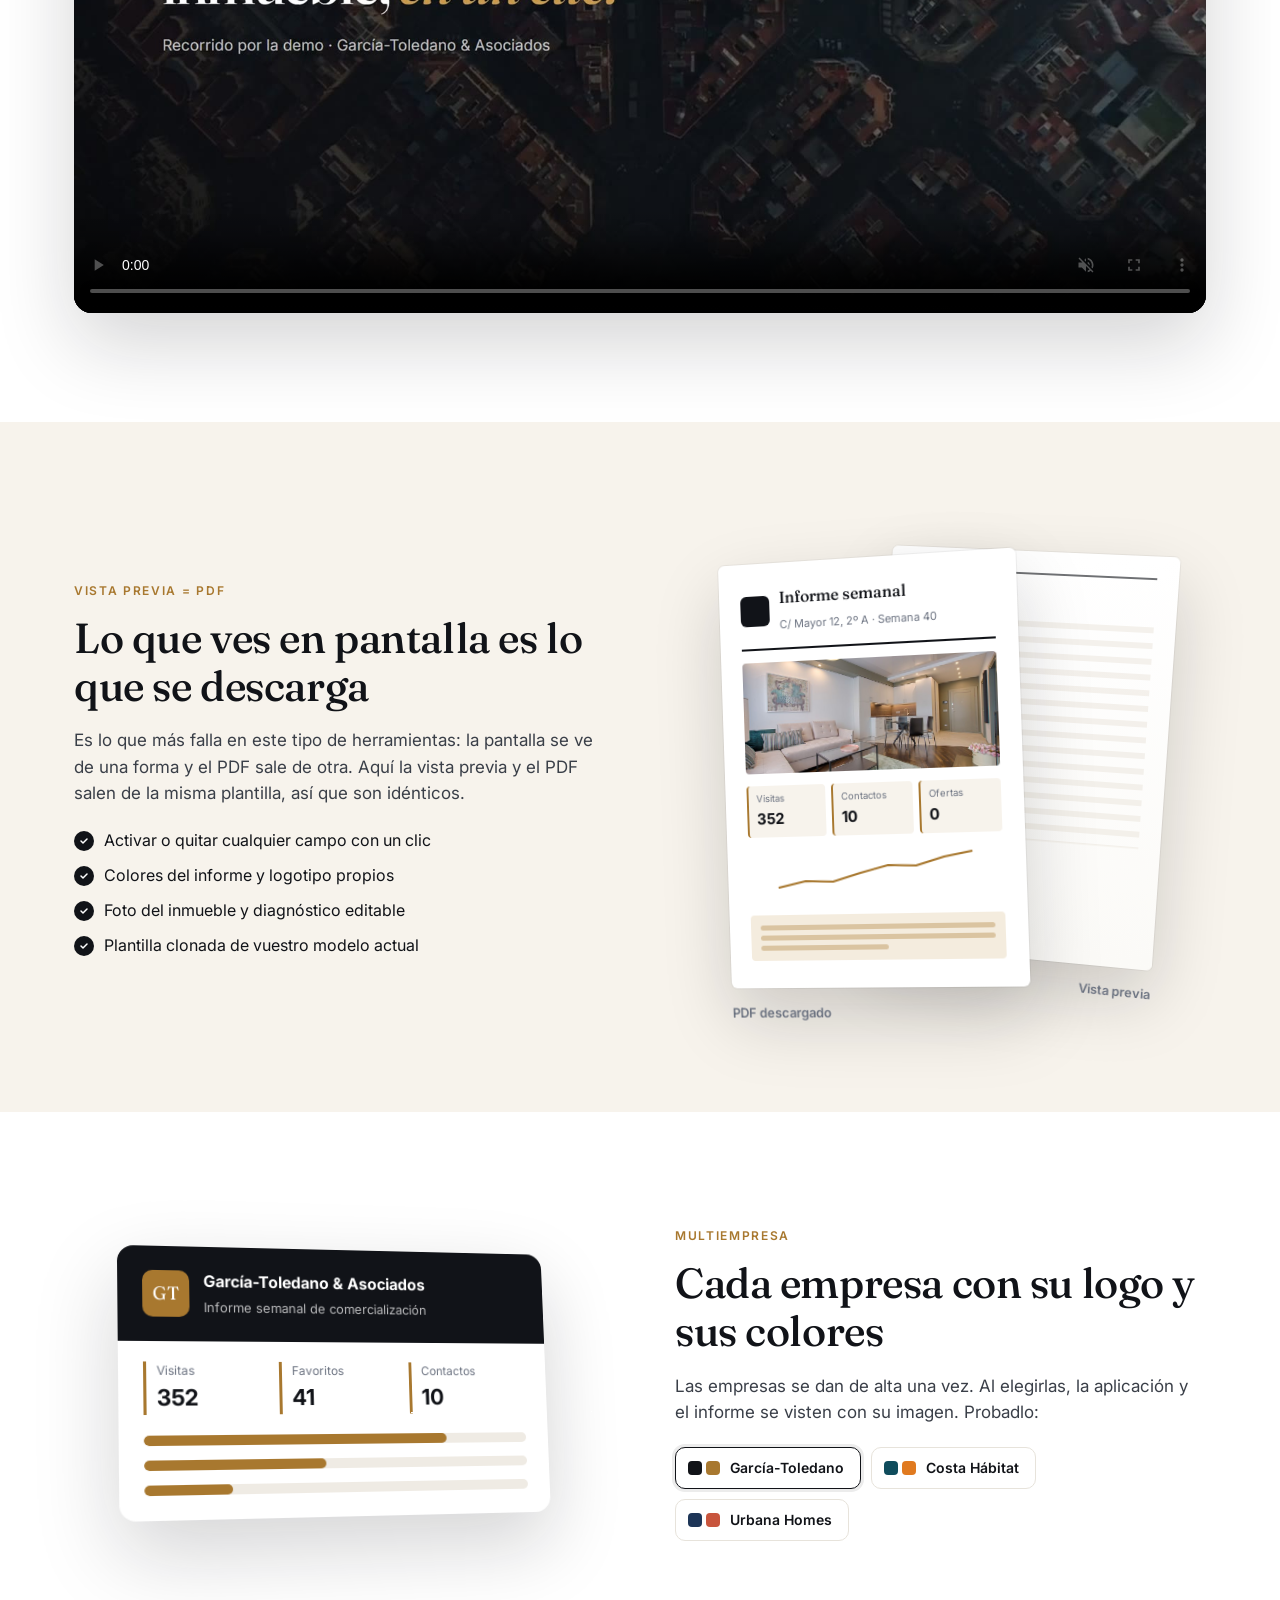
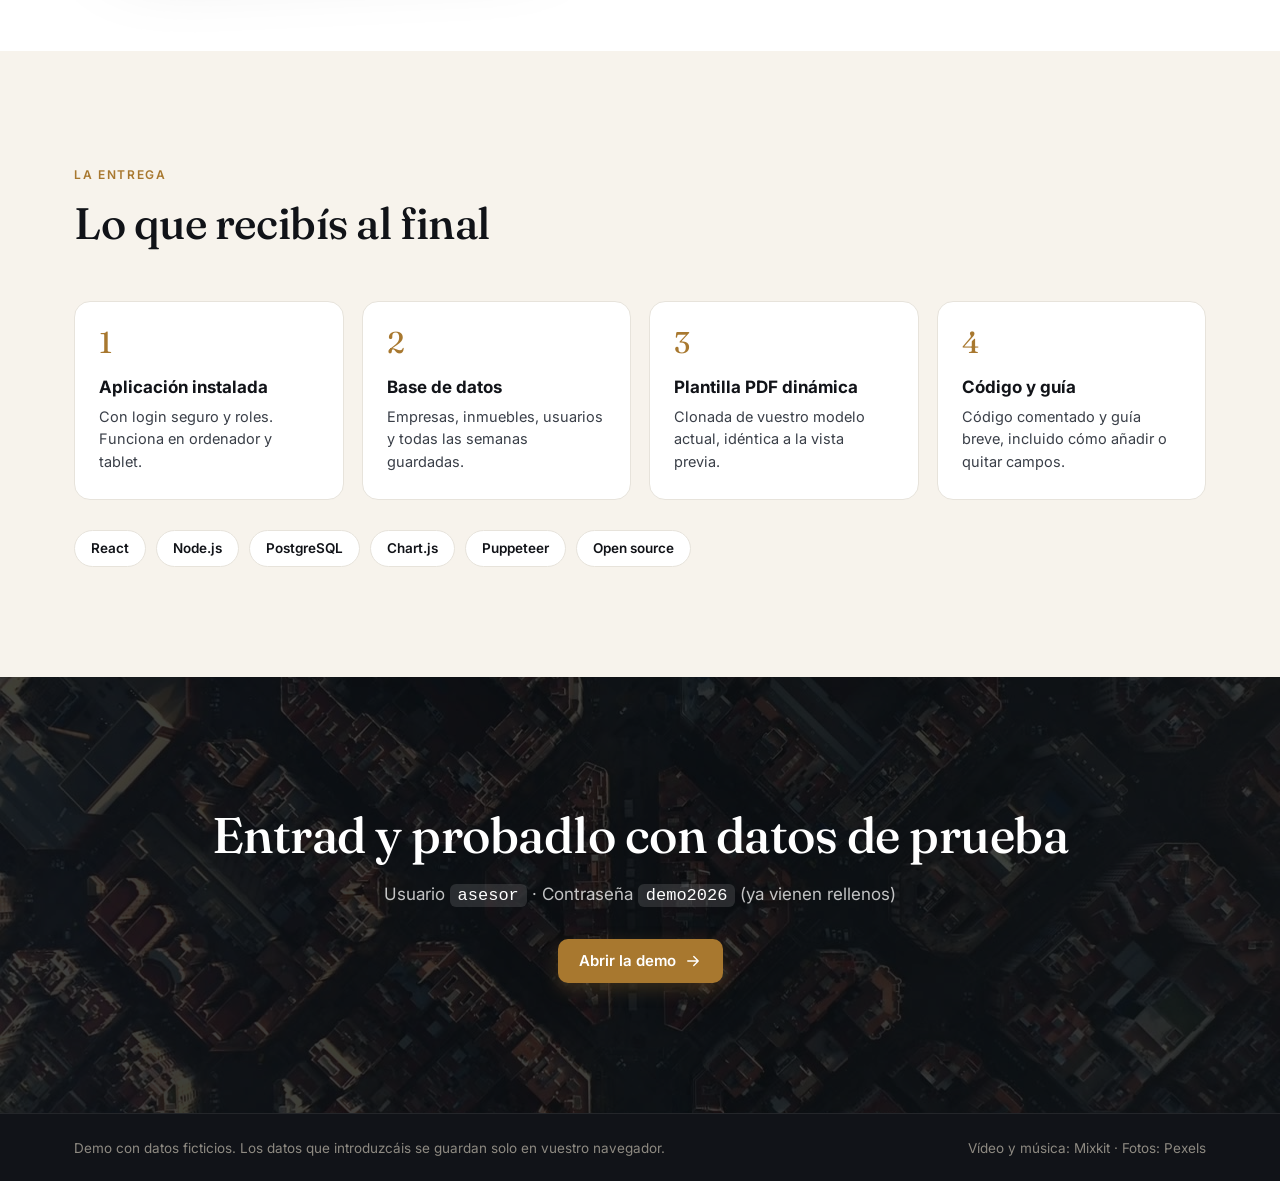
==== commit 7e634f20: "Vídeo del recorrido con intro, zooms, capítulos y música" ====
--- a/index.html
+++ b/index.html
@@ -185,14 +185,17 @@
   <div class="wrap">
     <div class="sec-head reveal">
       <span class="eyebrow">Vídeo</span>
-      <h2 class="serif">La demo completa en un minuto</h2>
-      <p>Del login al PDF descargado: empresa, datos de la semana, evolución, diagnóstico y personalización del informe.</p>
+      <h2 class="serif">La demo completa, paso a paso</h2>
+      <p>Del acceso al PDF descargado: datos de la semana, evolución, diagnóstico, informe a medida y varias empresas.</p>
     </div>
     <div class="video-frame" id="videoFrame">
-      <div class="vf-bar"><i></i><i></i><i></i><span>Recorrido por la demo</span></div>
       <video id="walk" controls muted playsinline preload="metadata" poster="assets/media/walkthrough.jpg">
         <source src="assets/media/walkthrough.mp4" type="video/mp4">
       </video>
+      <button class="sound" id="sound" type="button">
+        <svg class="ico" viewBox="0 0 24 24"><path d="M11 5L6 9H3v6h3l5 4z"/><path d="M15.5 8.5a5 5 0 0 1 0 7M18.5 5.5a9 9 0 0 1 0 13"/></svg>
+        Activar sonido
+      </button>
     </div>
   </div>
 </section>
@@ -288,7 +291,7 @@
 <footer class="foot">
   <div class="wrap foot-inner">
     <span>Demo con datos ficticios. Los datos que introduzcáis se guardan solo en vuestro navegador.</span>
-    <span>Vídeo: Mixkit · Fotos: Pexels</span>
+    <span>Vídeo y música: Mixkit · Fotos: Pexels</span>
   </div>
 </footer>
 
--- a/assets/css/landing.css
+++ b/assets/css/landing.css
@@ -113,12 +113,16 @@
 .steps p { margin: 0; font-size: 14px; color: #A9A59C; }
 
 /* video */
-.video-frame { border-radius: 16px; overflow: hidden; background: var(--ink); box-shadow: var(--shadow-lg); transform: perspective(1600px) rotateX(8deg) scale(.96); transition: transform .9s cubic-bezier(.2,.7,.2,1); }
+.video-frame { position: relative; border-radius: 18px; overflow: hidden; background: var(--ink); box-shadow: var(--shadow-lg); transform: perspective(1600px) rotateX(8deg) scale(.96); transition: transform .9s cubic-bezier(.2,.7,.2,1); }
 .video-frame.in { transform: perspective(1600px) rotateX(0) scale(1); }
 .vf-bar { display: flex; align-items: center; gap: 6px; padding: 12px 16px; background: #1C1F25; }
 .vf-bar i { width: 10px; height: 10px; border-radius: 50%; background: #3A3E46; }
 .vf-bar span { margin-left: 10px; font-size: 13px; color: #8E8A82; }
-.video-frame video { display: block; width: 100%; aspect-ratio: 16 / 9; background: #000; }
+.video-frame video { display: block; width: 100%; aspect-ratio: 16 / 9; background: #0C0E12; }
+.sound { position: absolute; top: 18px; right: 18px; display: inline-flex; align-items: center; gap: 8px; height: 40px; padding: 0 16px; border: 0; border-radius: 999px; background: rgba(12,14,18,.78); color: #fff; font-size: 14px; font-weight: 600; box-shadow: inset 0 0 0 1px rgba(255,255,255,.14); backdrop-filter: blur(6px); transition: opacity .3s ease, background .2s ease; }
+.sound:hover { background: rgba(12,14,18,.92); }
+.sound .ico { width: 18px; height: 18px; }
+.sound.off { opacity: 0; pointer-events: none; }
 
 /* split */
 .split { display: grid; grid-template-columns: 1fr 1fr; gap: 70px; align-items: center; }
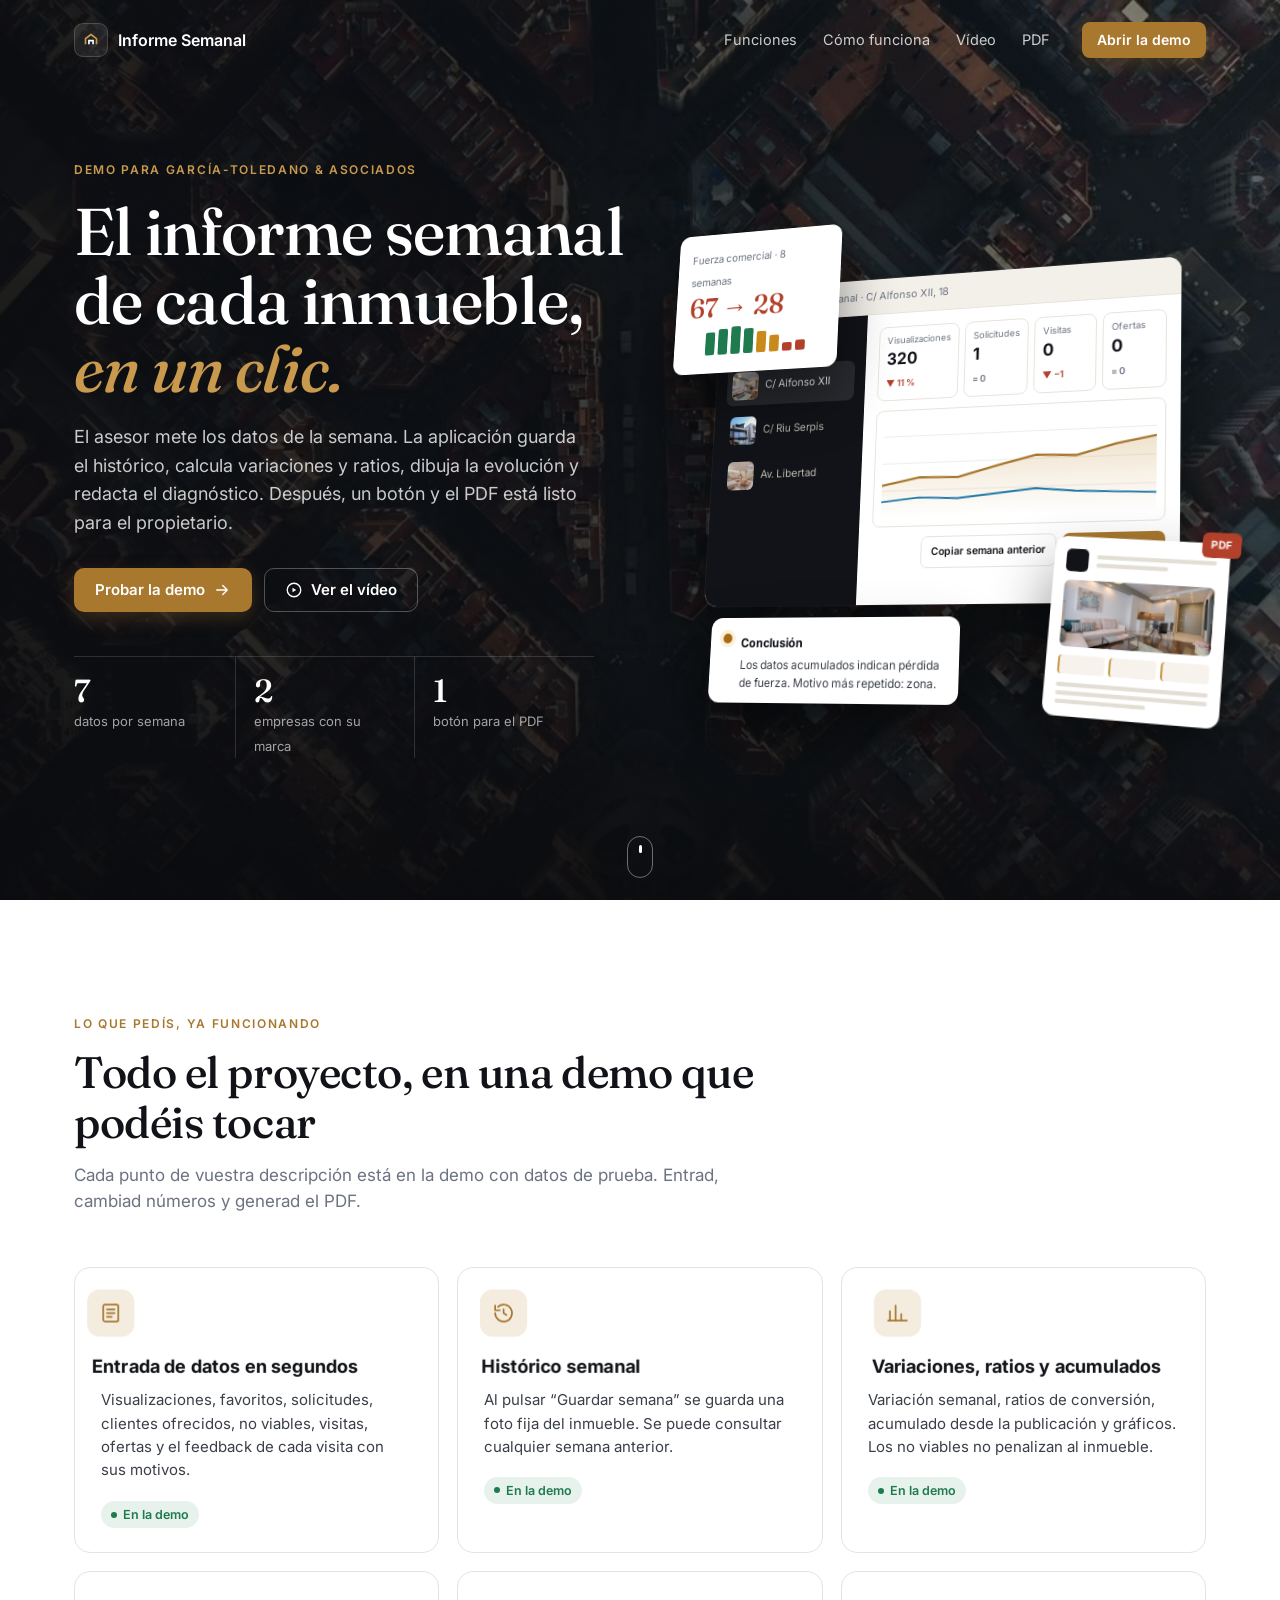
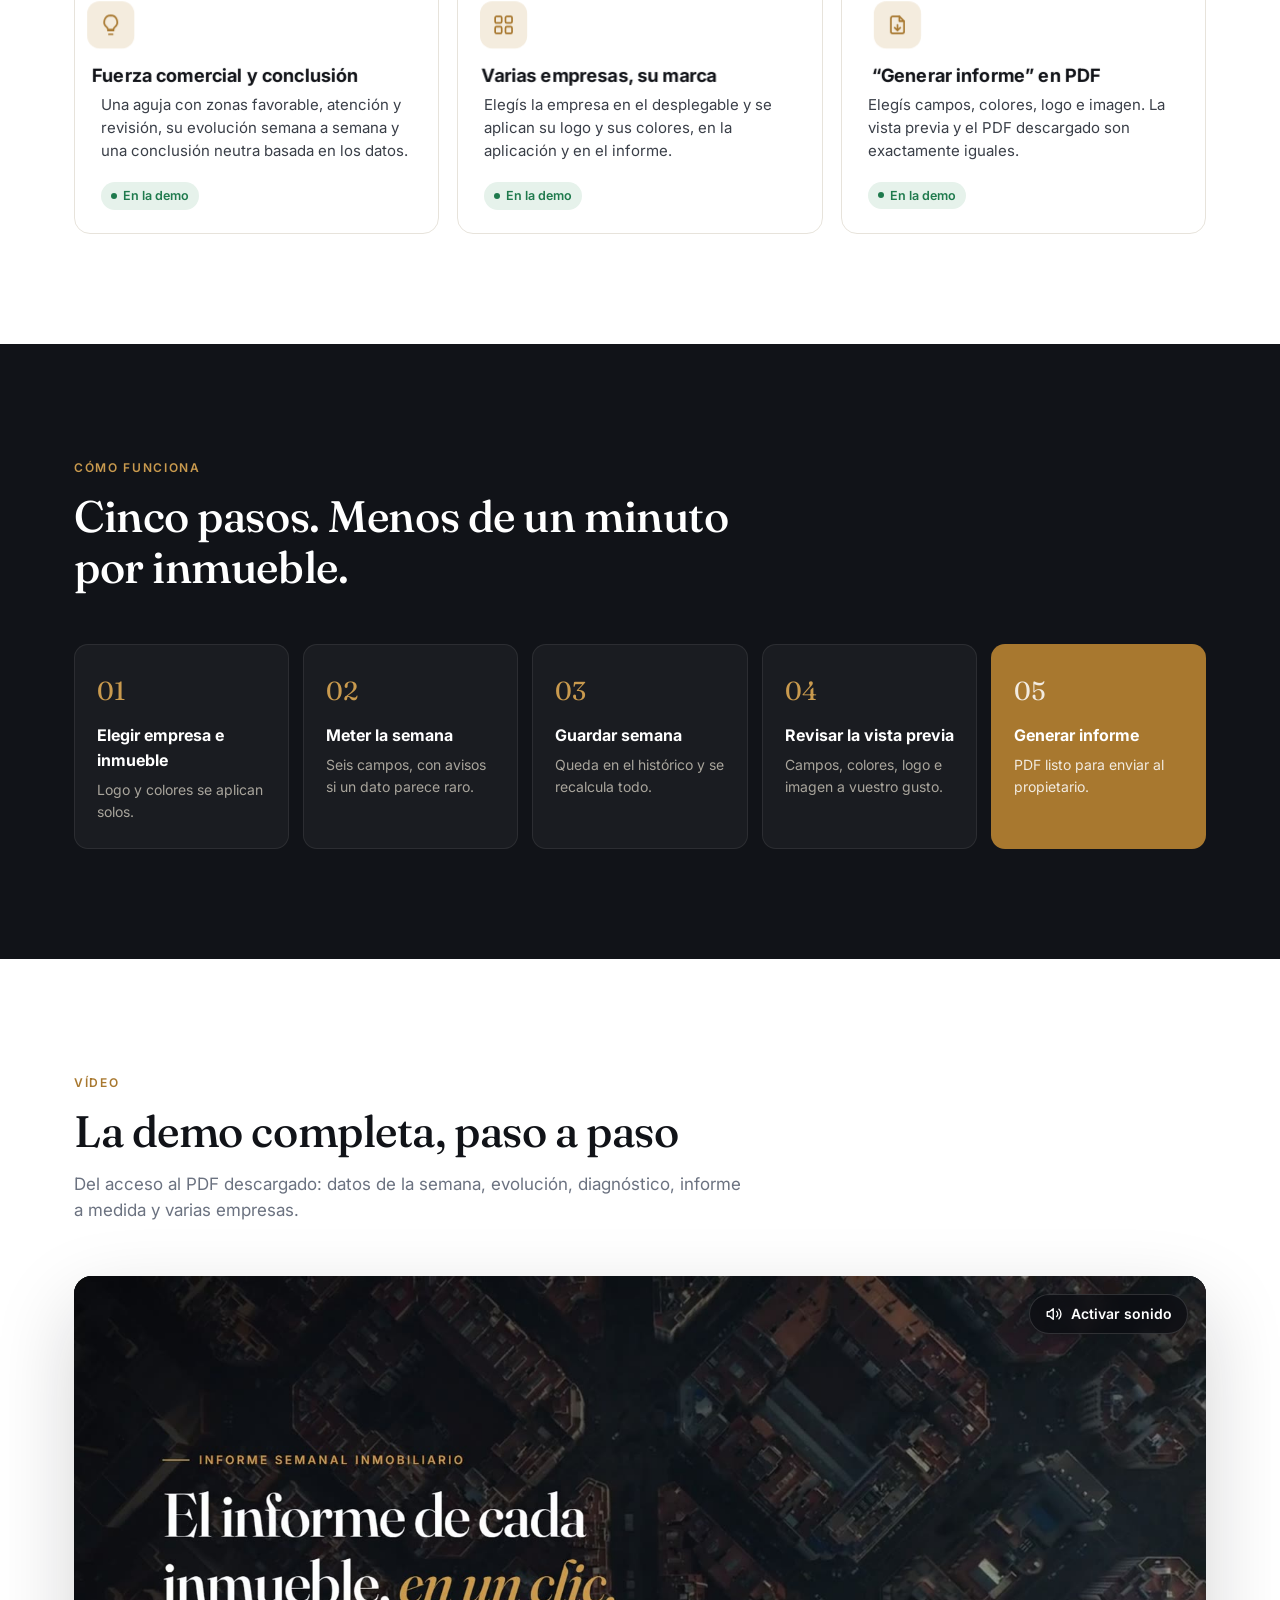
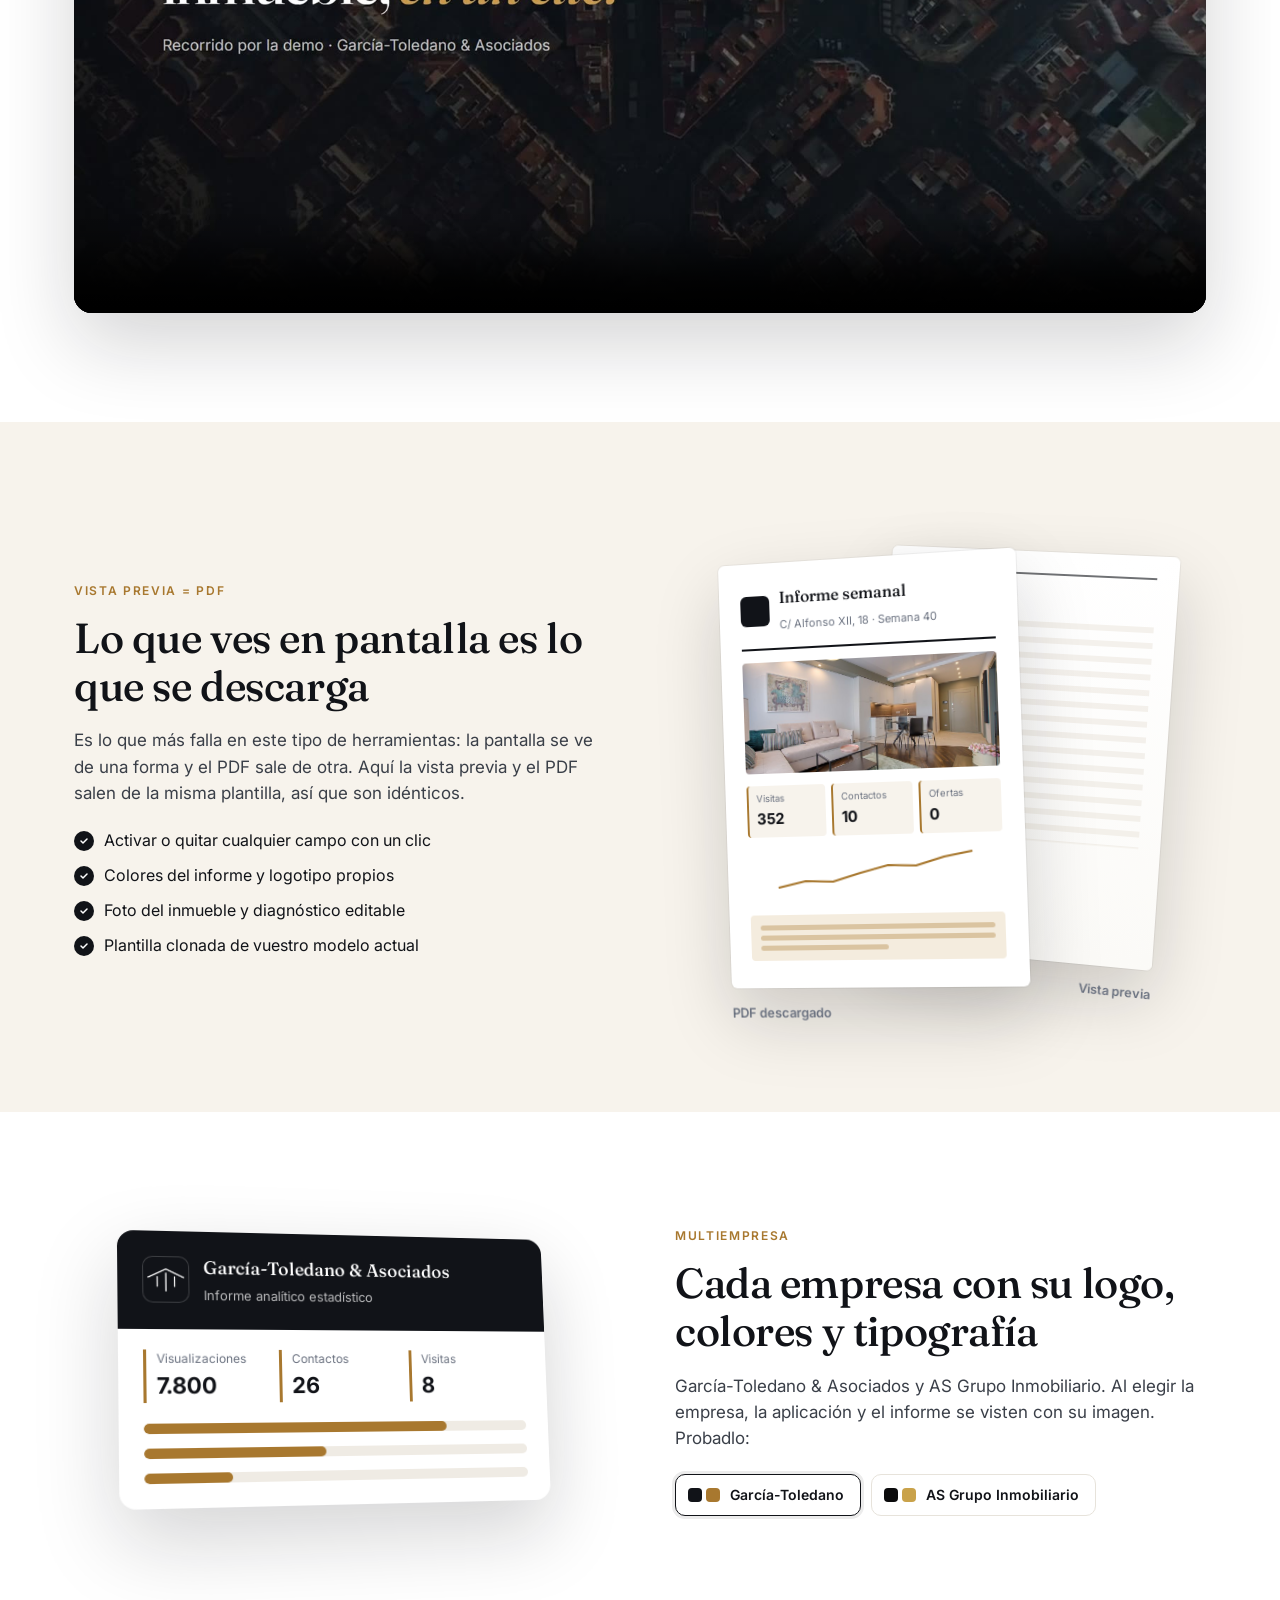
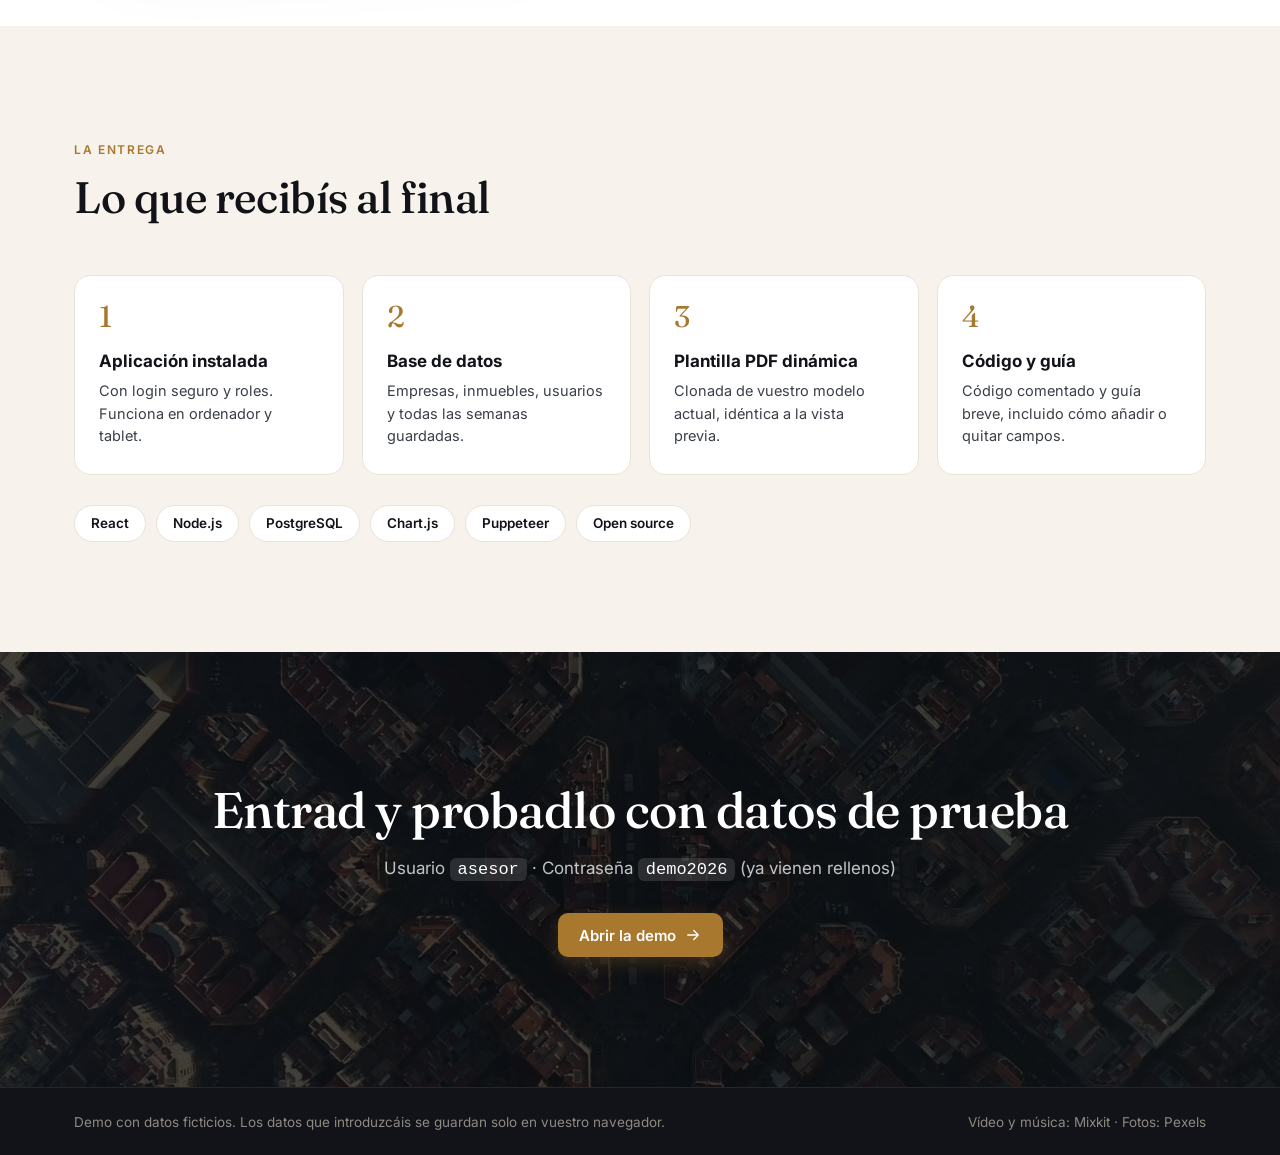
==== commit c3f58a57: "Fuerza comercial, feedback con motivos, no viables, informe de dos páginas y marcas García-Toledano " ====
--- a/index.html
+++ b/index.html
@@ -9,7 +9,7 @@
 <link rel="icon" href="data:image/svg+xml,%3Csvg xmlns='http://www.w3.org/2000/svg' viewBox='0 0 32 32'%3E%3Crect width='32' height='32' rx='8' fill='%23111318'/%3E%3Cpath d='M8 22V14l8-6 8 6v8' fill='none' stroke='%23C99A4E' stroke-width='2.4' stroke-linejoin='round'/%3E%3Cpath d='M13 22v-5h6v5' fill='none' stroke='%23fff' stroke-width='2.4'/%3E%3C/svg%3E">
 <link rel="preconnect" href="https://fonts.googleapis.com">
 <link rel="preconnect" href="https://fonts.gstatic.com" crossorigin>
-<link rel="stylesheet" href="https://fonts.googleapis.com/css2?family=Fraunces:ital,opsz,wght@0,9..144,400;0,9..144,500;0,9..144,600;1,9..144,500&family=Inter:wght@400;500;600;700&display=swap">
+<link rel="stylesheet" href="https://fonts.googleapis.com/css2?family=Fraunces:ital,opsz,wght@0,9..144,400;0,9..144,500;0,9..144,600;1,9..144,500&family=Cinzel:wght@500;600&family=Inter:wght@400;500;600;700&display=swap">
 <link rel="stylesheet" href="assets/css/base.css">
 <link rel="stylesheet" href="assets/css/landing.css">
 </head>
@@ -49,8 +49,8 @@
           Ver el vídeo</a>
       </div>
       <div class="hero-facts reveal">
-        <div><b>6</b><span>indicadores por inmueble</span></div>
-        <div><b>3</b><span>empresas de ejemplo</span></div>
+        <div><b>7</b><span>datos por semana</span></div>
+        <div><b>2</b><span>empresas con su marca</span></div>
         <div><b>1</b><span>botón para el PDF</span></div>
       </div>
     </div>
@@ -59,19 +59,19 @@
     <div class="stage" id="stage" aria-hidden="true">
       <div class="scene" id="scene">
         <div class="win layer">
-          <div class="win-bar"><i></i><i></i><i></i><span>Informe semanal · C/ Mayor 12, 2º A</span></div>
+          <div class="win-bar"><i></i><i></i><i></i><span>Informe semanal · C/ Alfonso XII, 18</span></div>
           <div class="win-body">
             <div class="win-side">
               <div class="ws-brand"><span></span>García-Toledano</div>
-              <div class="ws-item on"><img src="assets/media/p2.jpg" alt="">C/ Mayor 12</div>
-              <div class="ws-item"><img src="assets/media/p5.jpg" alt="">Av. Constitución</div>
-              <div class="ws-item"><img src="assets/media/p1.jpg" alt="">Urb. Los Altos</div>
+              <div class="ws-item on"><img src="assets/media/p2.jpg" alt="">C/ Alfonso XII</div>
+              <div class="ws-item"><img src="assets/media/p1.jpg" alt="">C/ Riu Serpis</div>
+              <div class="ws-item"><img src="assets/media/p5.jpg" alt="">Av. Libertad</div>
             </div>
             <div class="win-main">
               <div class="wm-kpis">
-                <div><span>Visitas</span><b>352</b><em class="up">▲ 6,7 %</em></div>
-                <div><span>Contactos</span><b>10</b><em class="down">▼ 9,1 %</em></div>
-                <div><span>Presenciales</span><b>3</b><em>= 0 %</em></div>
+                <div><span>Visualizaciones</span><b>320</b><em class="down">▼ 11 %</em></div>
+                <div><span>Solicitudes</span><b>1</b><em>= 0</em></div>
+                <div><span>Visitas</span><b>0</b><em class="down">▼ −1</em></div>
                 <div><span>Ofertas</span><b>0</b><em>= 0</em></div>
               </div>
               <div class="wm-chart">
@@ -89,9 +89,9 @@
         </div>
 
         <div class="float kpi layer">
-          <span>Visitas · 8 semanas</span>
-          <b>+66 %</b>
-          <svg viewBox="0 0 120 30"><polyline points="2,26 18,22 34,23 50,17 66,11 82,12 98,6 118,3" fill="none" stroke="#1F7A4D" stroke-width="2.2" stroke-linecap="round" stroke-linejoin="round"/></svg>
+          <span>Fuerza comercial · 8 semanas</span>
+          <b class="kpi-bad">67 → 28</b>
+          <svg viewBox="0 0 120 34"><g><rect x="2" y="9" width="11" height="25" rx="2" fill="#1F7A4D"/><rect x="17" y="6" width="11" height="28" rx="2" fill="#1F7A4D"/><rect x="32" y="4" width="11" height="30" rx="2" fill="#1F7A4D"/><rect x="47" y="7" width="11" height="27" rx="2" fill="#1F7A4D"/><rect x="62" y="11" width="11" height="23" rx="2" fill="#C98A1B"/><rect x="77" y="16" width="11" height="18" rx="2" fill="#C98A1B"/><rect x="92" y="25" width="11" height="9" rx="2" fill="#B3402A"/><rect x="107" y="23" width="11" height="11" rx="2" fill="#B3402A"/></g></svg>
         </div>
 
         <div class="float paper layer">
@@ -104,7 +104,7 @@
 
         <div class="float diag layer">
           <span class="dot warn"></span>
-          <div><b>Diagnóstico</b><p>Atrae pero no convence. Revisar precio y primeras fotos.</p></div>
+          <div><b>Conclusión</b><p>Los datos acumulados indican pérdida de fuerza. Motivo más repetido: zona.</p></div>
         </div>
       </div>
     </div>
@@ -126,7 +126,7 @@
       <article class="req reveal tilt">
         <div class="req-ico"><svg class="ico" viewBox="0 0 24 24"><rect x="4" y="3" width="16" height="18" rx="2"/><path d="M8 8h8M8 12h8M8 16h5"/></svg></div>
         <h3>Entrada de datos en segundos</h3>
-        <p>Visitas, favoritos, contactos, visitas presenciales, ofertas y feedback. Con Tab entre campos y botón “copiar semana anterior”.</p>
+        <p>Visualizaciones, favoritos, solicitudes, clientes ofrecidos, no viables, visitas, ofertas y el feedback de cada visita con sus motivos.</p>
         <span class="ok">En la demo</span>
       </article>
       <article class="req reveal tilt">
@@ -137,14 +137,14 @@
       </article>
       <article class="req reveal tilt">
         <div class="req-ico"><svg class="ico" viewBox="0 0 24 24"><path d="M4 20V10M10 20V4M16 20v-7M22 20H2"/></svg></div>
-        <h3>Variaciones, ratios y tendencias</h3>
-        <p>Variación semanal, tasa de contacto, paso a visita, paso a oferta y gráficos de líneas. Todo se calcula solo.</p>
+        <h3>Variaciones, ratios y acumulados</h3>
+        <p>Variación semanal, ratios de conversión, acumulado desde la publicación y gráficos. Los no viables no penalizan al inmueble.</p>
         <span class="ok">En la demo</span>
       </article>
       <article class="req reveal tilt">
         <div class="req-ico"><svg class="ico" viewBox="0 0 24 24"><path d="M9 18h6M10 22h4"/><path d="M12 2a7 7 0 0 0-4 12.7c.6.5 1 1.3 1 2.3h6c0-1 .4-1.8 1-2.3A7 7 0 0 0 12 2z"/></svg></div>
-        <h3>Diagnóstico comercial</h3>
-        <p>Un resumen claro del estado de la captación con una recomendación concreta. El asesor puede retocarlo.</p>
+        <h3>Fuerza comercial y conclusión</h3>
+        <p>Una aguja con zonas favorable, atención y revisión, su evolución semana a semana y una conclusión neutra basada en los datos.</p>
         <span class="ok">En la demo</span>
       </article>
       <article class="req reveal tilt">
@@ -219,7 +219,7 @@
         <div class="sh-label">Vista previa</div>
       </div>
       <div class="sheet front">
-        <div class="sh-head"><span></span><div><b>Informe semanal</b><i>C/ Mayor 12, 2º A · Semana 40</i></div></div>
+        <div class="sh-head"><span></span><div><b>Informe semanal</b><i>C/ Alfonso XII, 18 · Semana 40</i></div></div>
         <div class="sh-photo" style="background-image:url(assets/media/p2.jpg)"></div>
         <div class="sh-kpis"><div><span>Visitas</span><b>352</b></div><div><span>Contactos</span><b>10</b></div><div><span>Ofertas</span><b>0</b></div></div>
         <svg viewBox="0 0 200 50" class="sh-chart"><polyline points="2,40 30,34 58,35 86,27 114,20 142,21 170,13 198,8" fill="none" stroke="#A8782F" stroke-width="2" stroke-linejoin="round"/></svg>
@@ -235,8 +235,8 @@
   <div class="wrap split rev">
     <div class="brand-demo reveal" aria-hidden="true">
       <div class="bd-card" id="bdCard">
-        <div class="bd-head"><span class="bd-logo" id="bdLogo">GT</span><div><b id="bdName">García-Toledano &amp; Asociados</b><i>Informe semanal de comercialización</i></div></div>
-        <div class="bd-kpis"><div><span>Visitas</span><b>352</b></div><div><span>Favoritos</span><b>41</b></div><div><span>Contactos</span><b>10</b></div></div>
+        <div class="bd-head"><span class="bd-logo"><img id="bdLogo" src="assets/media/gt-mark.png" alt=""></span><div><b id="bdName">García-Toledano &amp; Asociados</b><i>Informe analítico estadístico</i></div></div>
+        <div class="bd-kpis"><div><span>Visualizaciones</span><b>7.800</b></div><div><span>Contactos</span><b>26</b></div><div><span>Visitas</span><b>8</b></div></div>
         <div class="bd-bar"><i style="width:78%"></i></div>
         <div class="bd-bar"><i style="width:46%"></i></div>
         <div class="bd-bar"><i style="width:22%"></i></div>
@@ -244,12 +244,11 @@
     </div>
     <div class="split-copy reveal">
       <span class="eyebrow">Multiempresa</span>
-      <h2 class="serif">Cada empresa con su logo y sus colores</h2>
-      <p>Las empresas se dan de alta una vez. Al elegirlas, la aplicación y el informe se visten con su imagen. Probadlo:</p>
+      <h2 class="serif">Cada empresa con su logo, colores y tipografía</h2>
+      <p>García-Toledano &amp; Asociados y AS Grupo Inmobiliario. Al elegir la empresa, la aplicación y el informe se visten con su imagen. Probadlo:</p>
       <div class="swatches" id="swatches">
-        <button class="sw on" data-name="García-Toledano &amp; Asociados" data-logo="GT" data-c1="#111318" data-c2="#A8782F"><i style="background:#111318"></i><i style="background:#A8782F"></i>García-Toledano</button>
-        <button class="sw" data-name="Costa Hábitat Inmobiliaria" data-logo="CH" data-c1="#0F4C5C" data-c2="#E07A1F"><i style="background:#0F4C5C"></i><i style="background:#E07A1F"></i>Costa Hábitat</button>
-        <button class="sw" data-name="Urbana Homes Madrid" data-logo="UH" data-c1="#1D3557" data-c2="#C8553D"><i style="background:#1D3557"></i><i style="background:#C8553D"></i>Urbana Homes</button>
+        <button class="sw on" data-name="García-Toledano &amp; Asociados" data-logo="assets/media/gt-mark.png" data-font="Fraunces" data-c1="#111318" data-c2="#A8782F"><i style="background:#111318"></i><i style="background:#A8782F"></i>García-Toledano</button>
+        <button class="sw" data-name="AS Grupo Inmobiliario" data-logo="assets/media/as-mark.png" data-font="Cinzel" data-c1="#0B0B0C" data-c2="#C9A24A"><i style="background:#0B0B0C"></i><i style="background:#C9A24A"></i>AS Grupo Inmobiliario</button>
       </div>
     </div>
   </div>
--- a/assets/css/landing.css
+++ b/assets/css/landing.css
@@ -234,3 +234,10 @@
   .papers { height: 420px; transform: scale(.82); transform-origin: top center; }
   .sheet { width: 250px; height: 370px; }
 }
+
+/* v2: logos reales y fuerza comercial */
+.bd-logo { overflow: hidden; background: var(--c1) !important; box-shadow: inset 0 0 0 1px rgba(255,255,255,.18); }
+.bd-logo img { width: 80%; height: 80%; object-fit: contain; }
+#bdName { font-family: "Fraunces", Georgia, serif; font-weight: 500; font-size: 18px; }
+.kpi b.kpi-bad { color: var(--bad); }
+.kpi svg { height: 34px; }
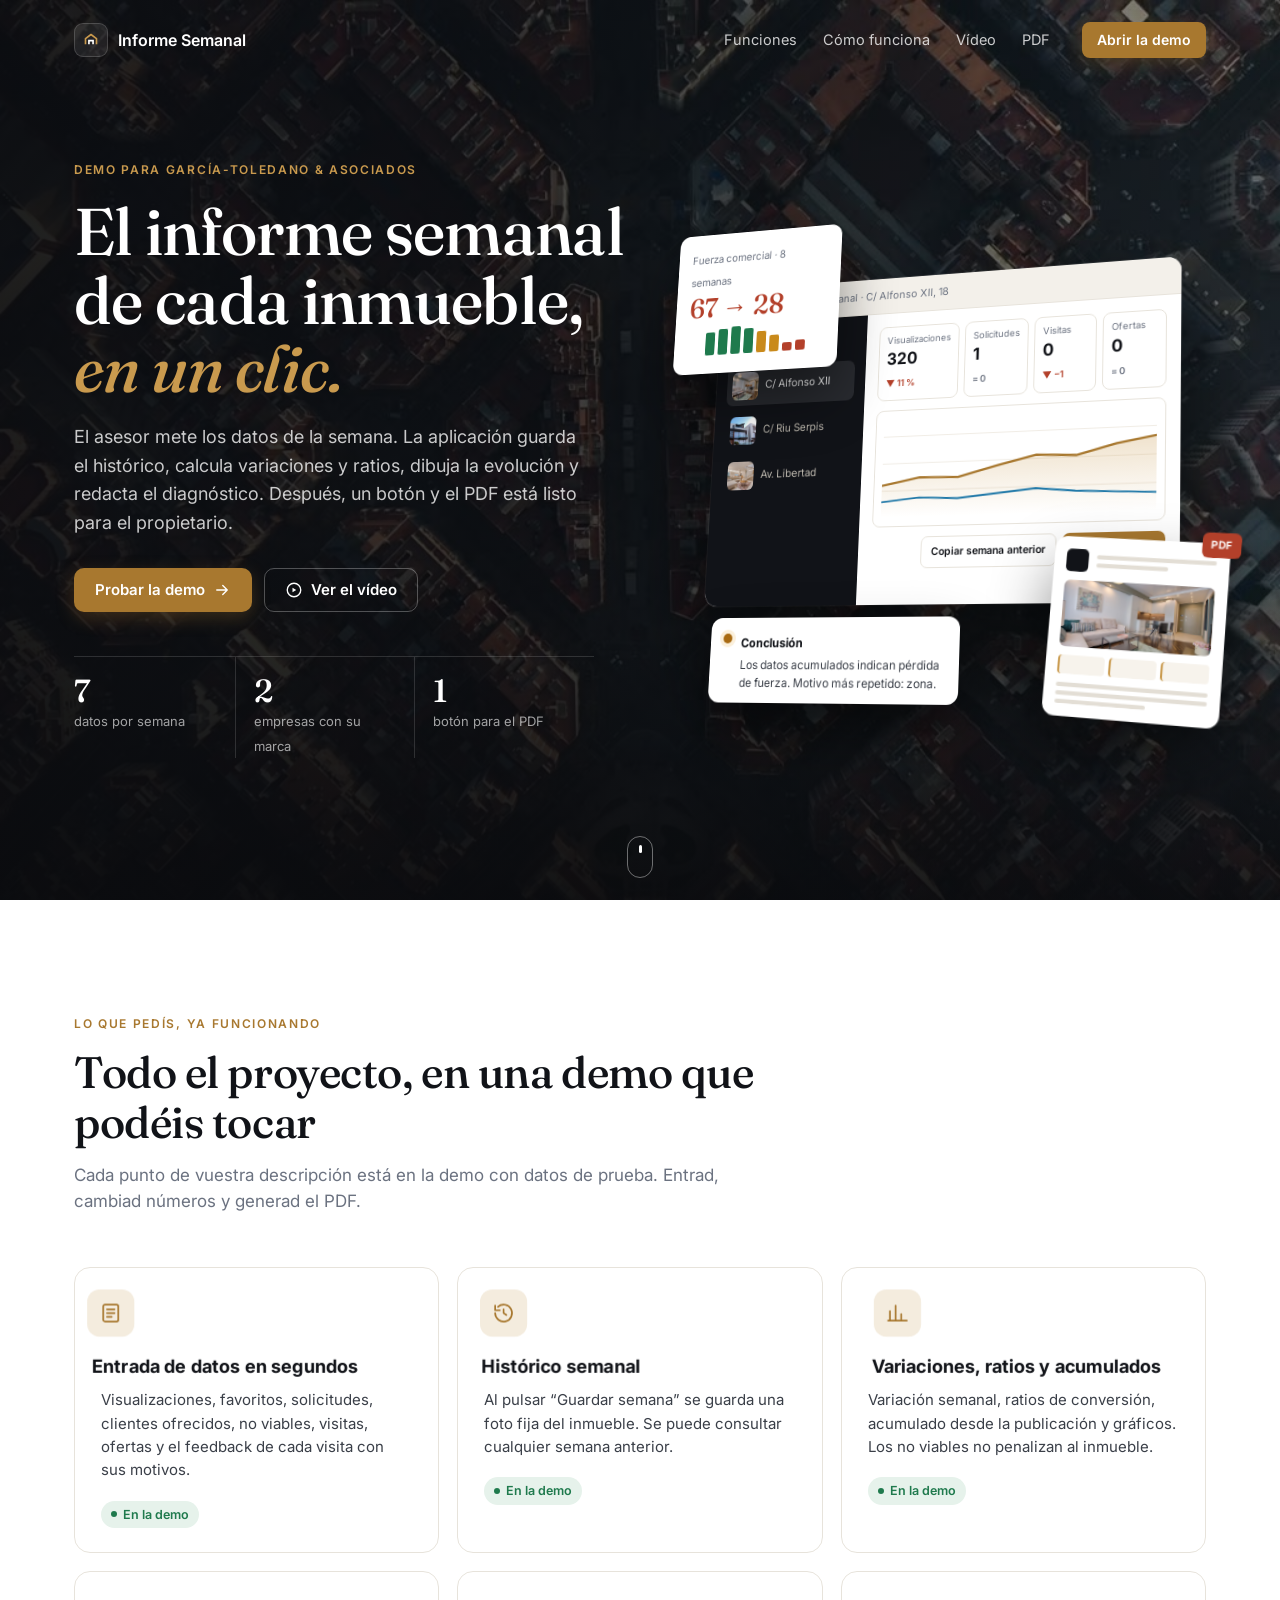
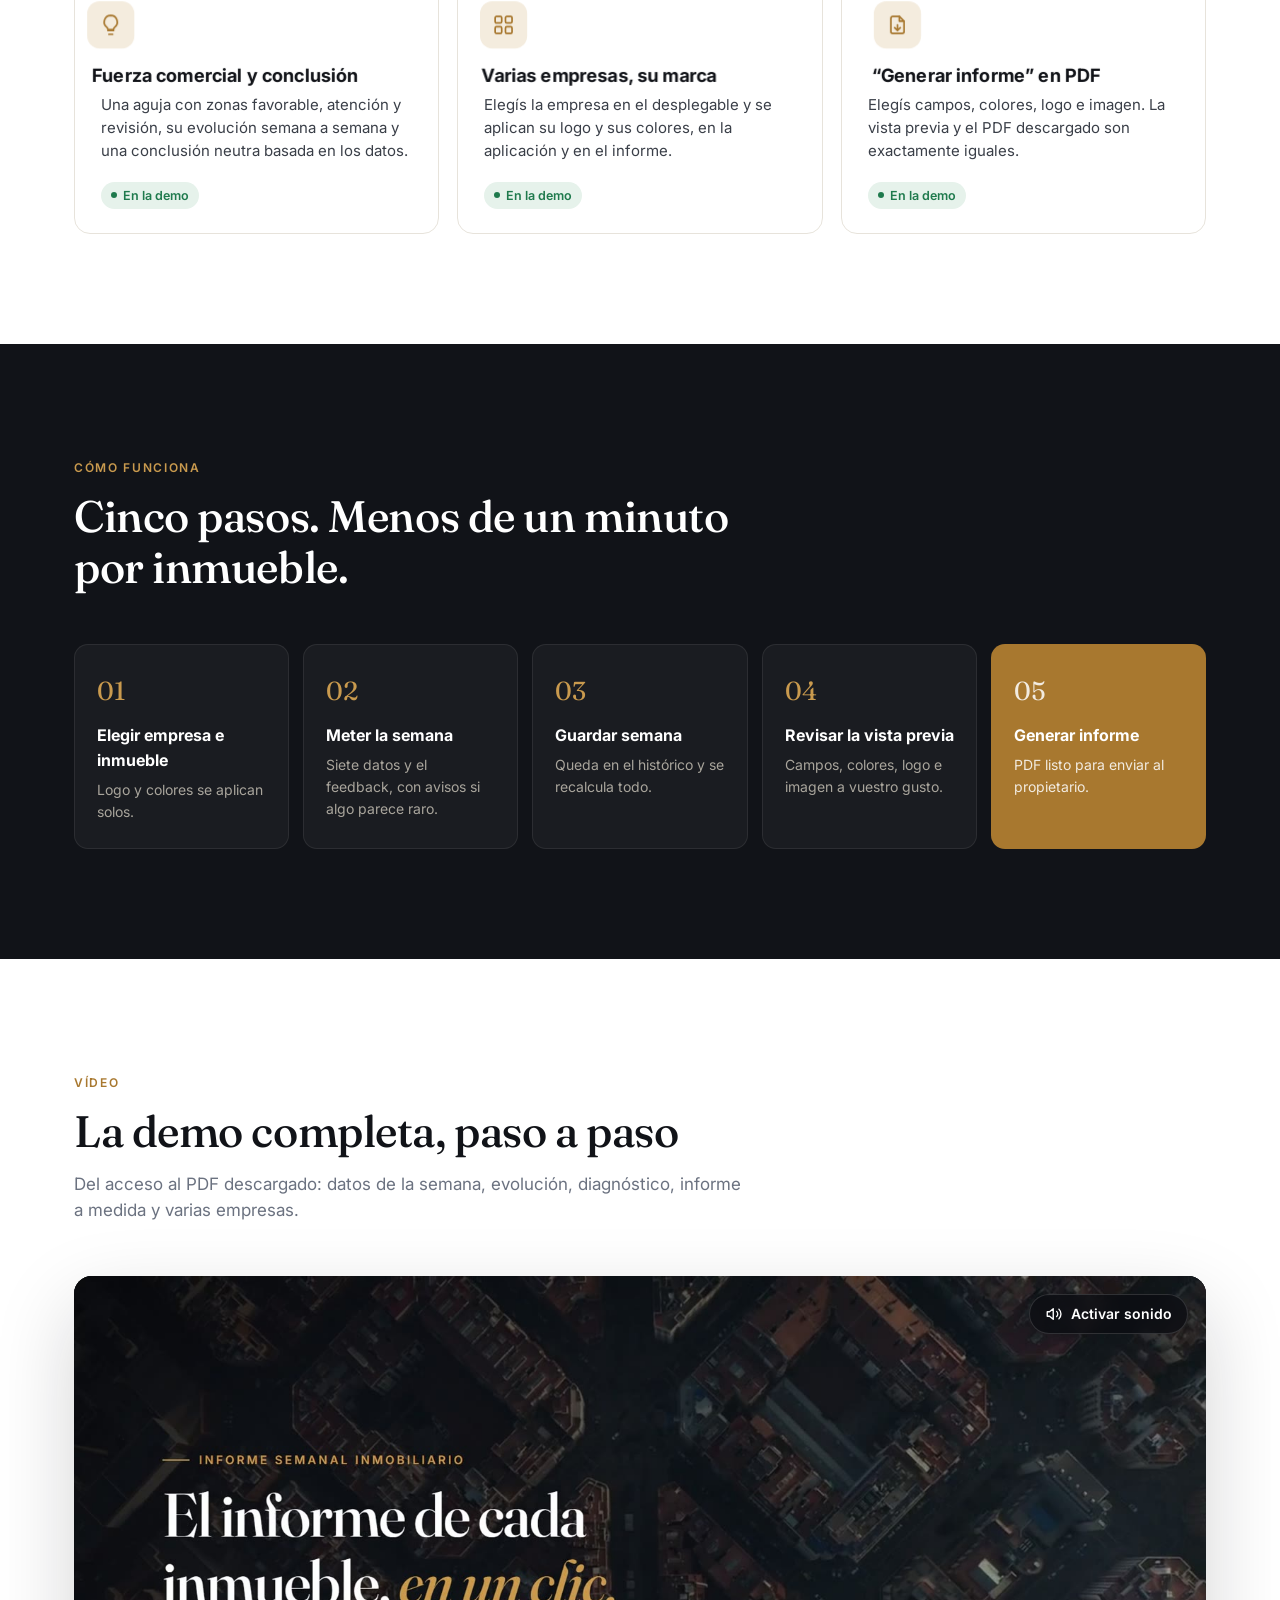
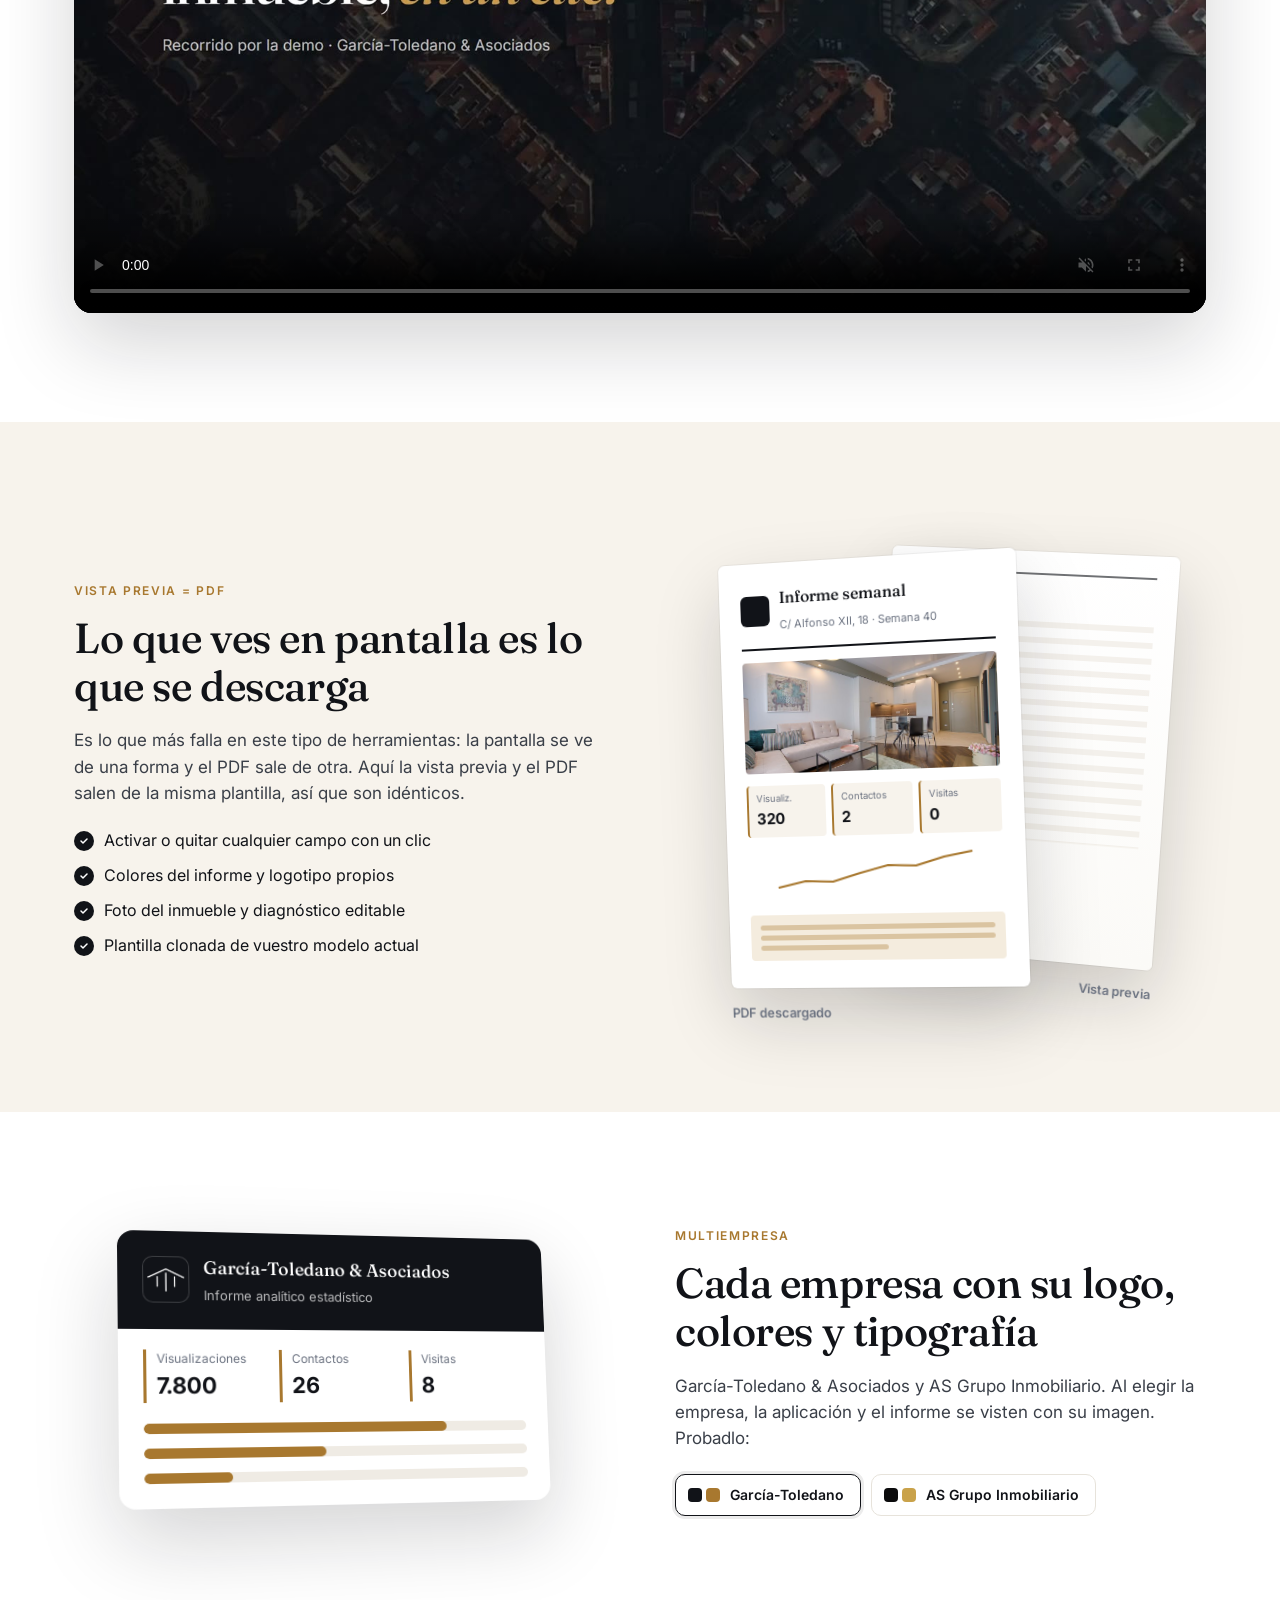
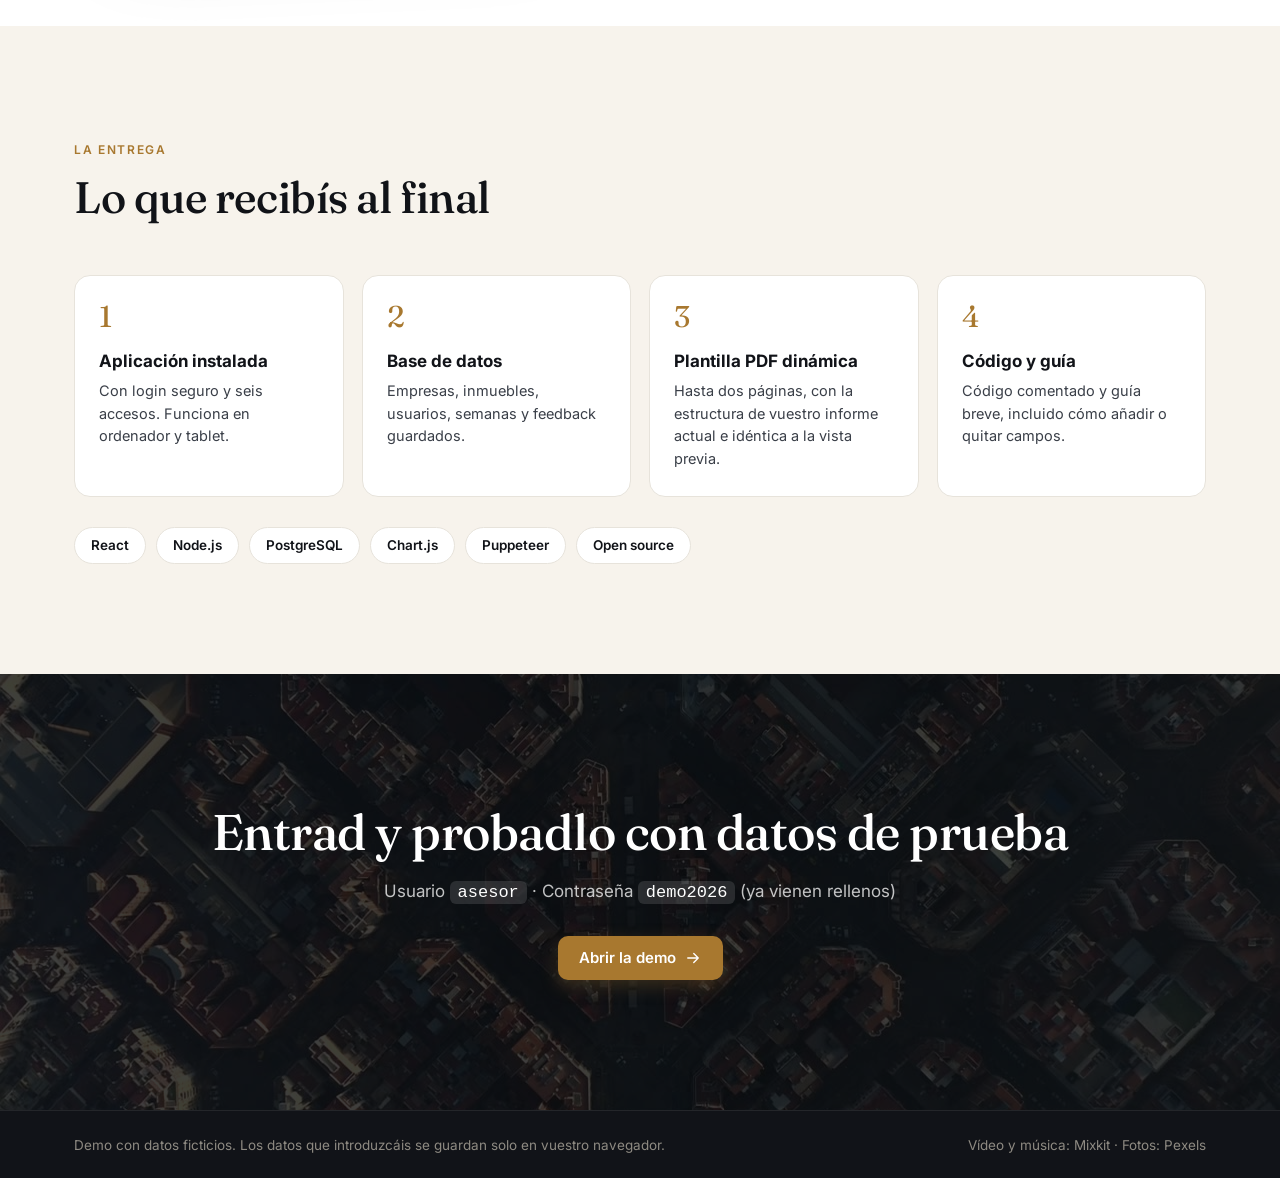
==== commit 4e5f718e: "Revisión completa: secciones numeradas y párrafo de impacto como el informe actual, feedback sin nom" ====
--- a/index.html
+++ b/index.html
@@ -172,7 +172,7 @@
     </div>
     <ol class="steps">
       <li class="reveal"><span>01</span><b>Elegir empresa e inmueble</b><p>Logo y colores se aplican solos.</p></li>
-      <li class="reveal"><span>02</span><b>Meter la semana</b><p>Seis campos, con avisos si un dato parece raro.</p></li>
+      <li class="reveal"><span>02</span><b>Meter la semana</b><p>Siete datos y el feedback, con avisos si algo parece raro.</p></li>
       <li class="reveal"><span>03</span><b>Guardar semana</b><p>Queda en el histórico y se recalcula todo.</p></li>
       <li class="reveal"><span>04</span><b>Revisar la vista previa</b><p>Campos, colores, logo e imagen a vuestro gusto.</p></li>
       <li class="reveal last"><span>05</span><b>Generar informe</b><p>PDF listo para enviar al propietario.</p></li>
@@ -221,7 +221,7 @@
       <div class="sheet front">
         <div class="sh-head"><span></span><div><b>Informe semanal</b><i>C/ Alfonso XII, 18 · Semana 40</i></div></div>
         <div class="sh-photo" style="background-image:url(assets/media/p2.jpg)"></div>
-        <div class="sh-kpis"><div><span>Visitas</span><b>352</b></div><div><span>Contactos</span><b>10</b></div><div><span>Ofertas</span><b>0</b></div></div>
+        <div class="sh-kpis"><div><span>Visualiz.</span><b>320</b></div><div><span>Contactos</span><b>2</b></div><div><span>Visitas</span><b>0</b></div></div>
         <svg viewBox="0 0 200 50" class="sh-chart"><polyline points="2,40 30,34 58,35 86,27 114,20 142,21 170,13 198,8" fill="none" stroke="#A8782F" stroke-width="2" stroke-linejoin="round"/></svg>
         <div class="sh-diag"><i></i><i></i><i class="s"></i></div>
         <div class="sh-label">PDF descargado</div>
@@ -262,9 +262,9 @@
       <h2 class="serif">Lo que recibís al final</h2>
     </div>
     <div class="deliv">
-      <div class="reveal"><span class="n">1</span><b>Aplicación instalada</b><p>Con login seguro y roles. Funciona en ordenador y tablet.</p></div>
-      <div class="reveal"><span class="n">2</span><b>Base de datos</b><p>Empresas, inmuebles, usuarios y todas las semanas guardadas.</p></div>
-      <div class="reveal"><span class="n">3</span><b>Plantilla PDF dinámica</b><p>Clonada de vuestro modelo actual, idéntica a la vista previa.</p></div>
+      <div class="reveal"><span class="n">1</span><b>Aplicación instalada</b><p>Con login seguro y seis accesos. Funciona en ordenador y tablet.</p></div>
+      <div class="reveal"><span class="n">2</span><b>Base de datos</b><p>Empresas, inmuebles, usuarios, semanas y feedback guardados.</p></div>
+      <div class="reveal"><span class="n">3</span><b>Plantilla PDF dinámica</b><p>Hasta dos páginas, con la estructura de vuestro informe actual e idéntica a la vista previa.</p></div>
       <div class="reveal"><span class="n">4</span><b>Código y guía</b><p>Código comentado y guía breve, incluido cómo añadir o quitar campos.</p></div>
     </div>
     <div class="stack reveal">
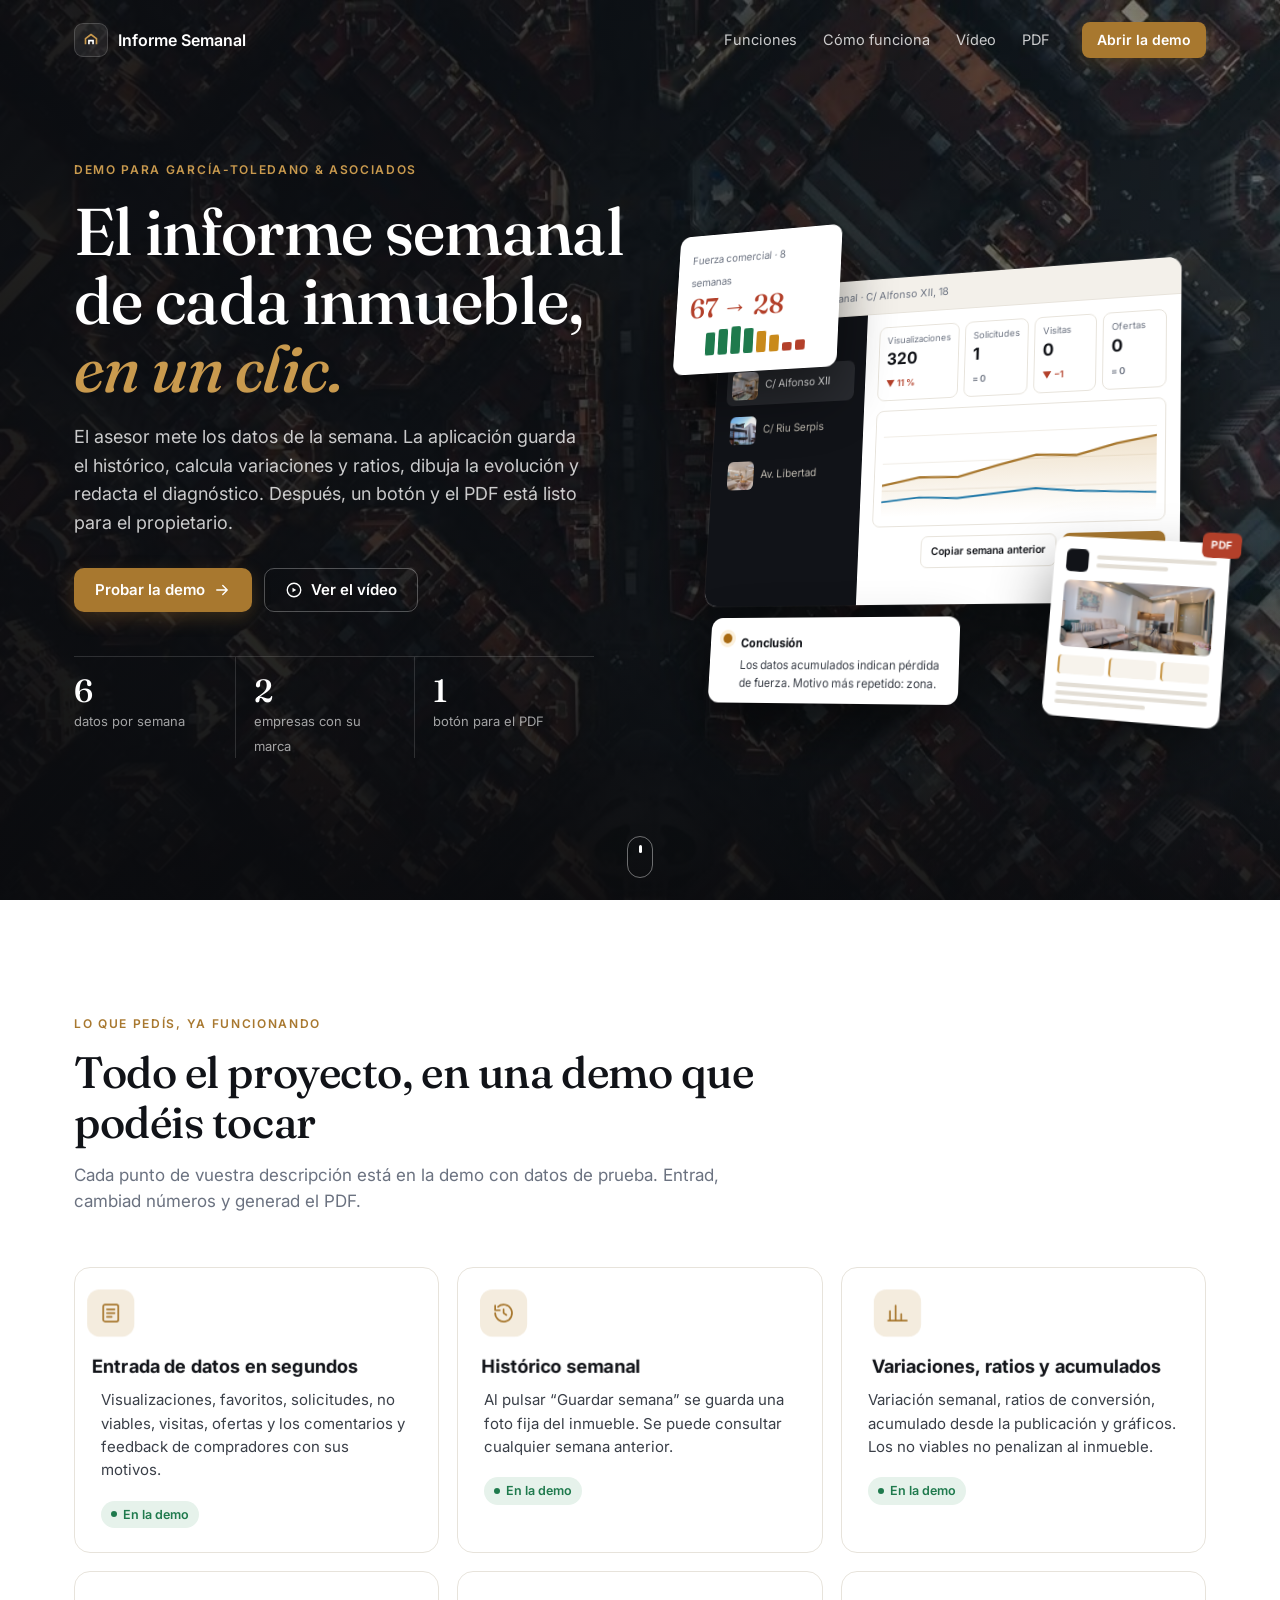
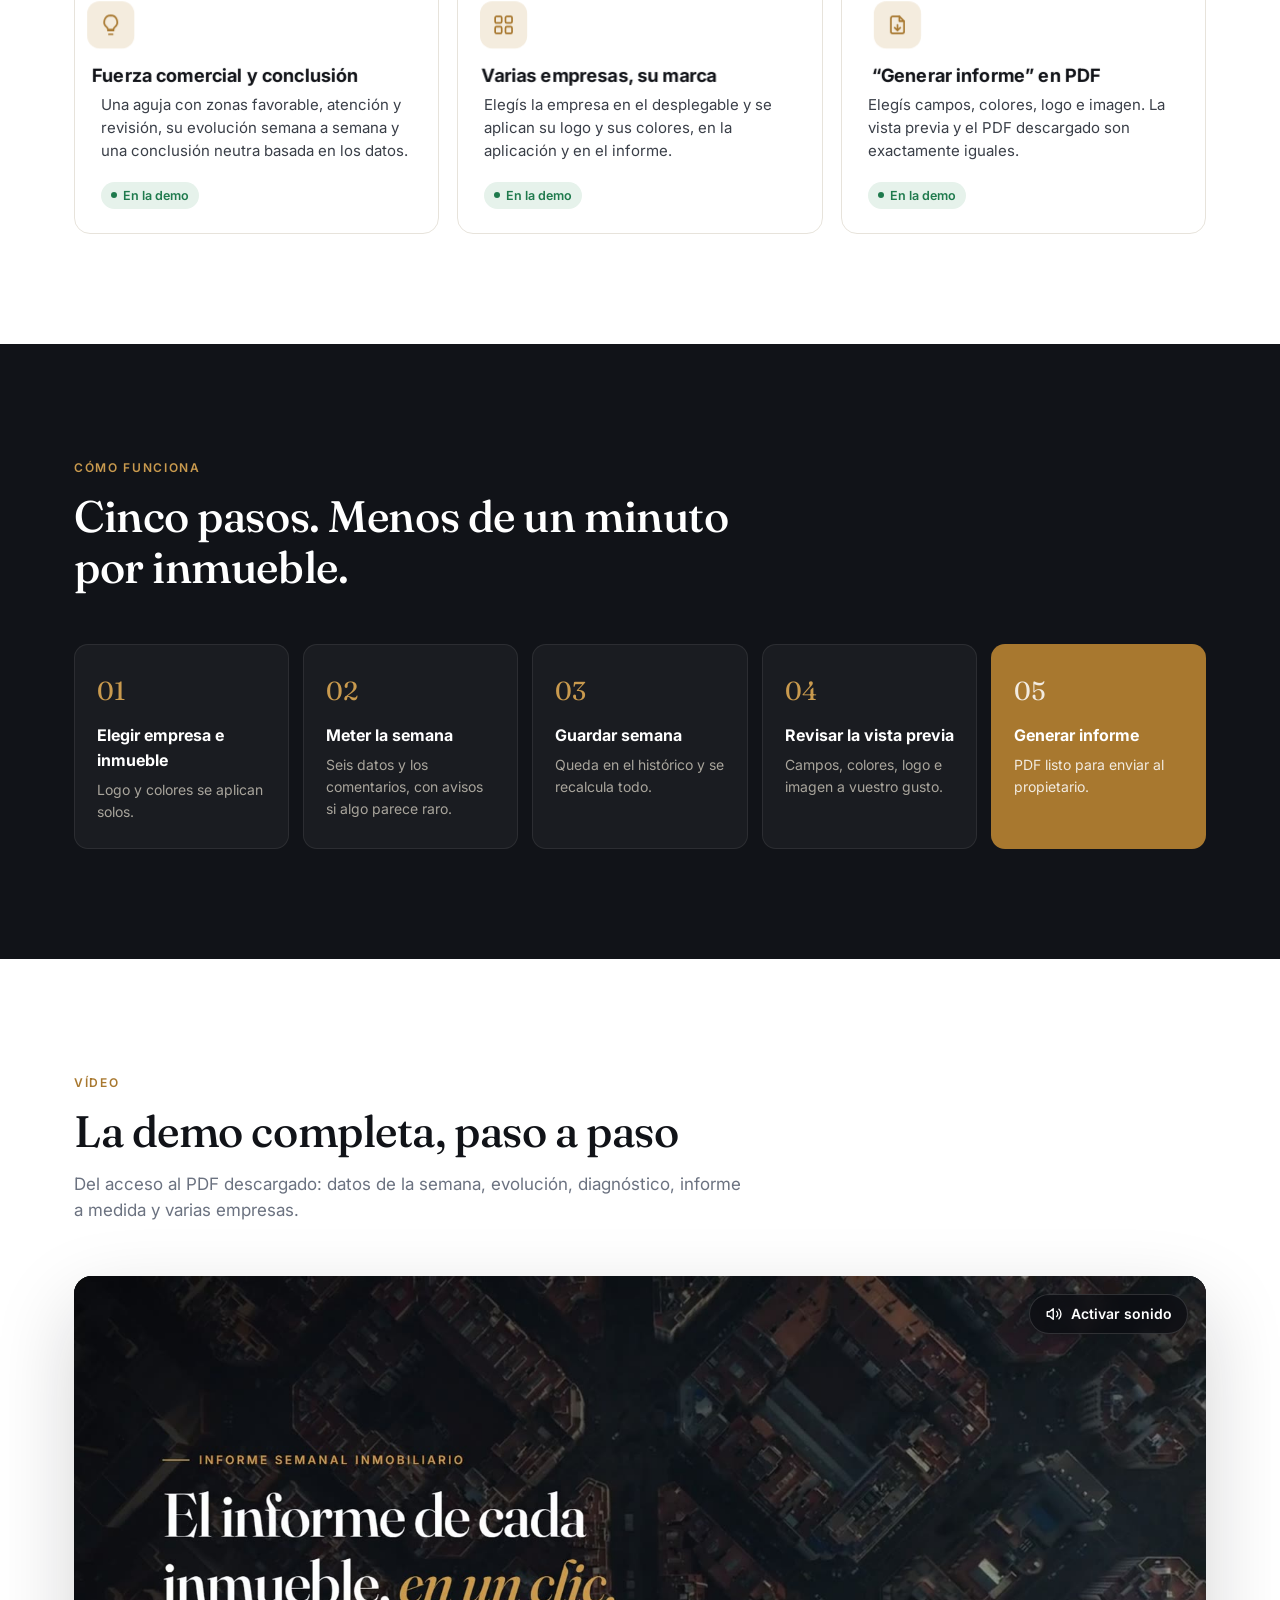
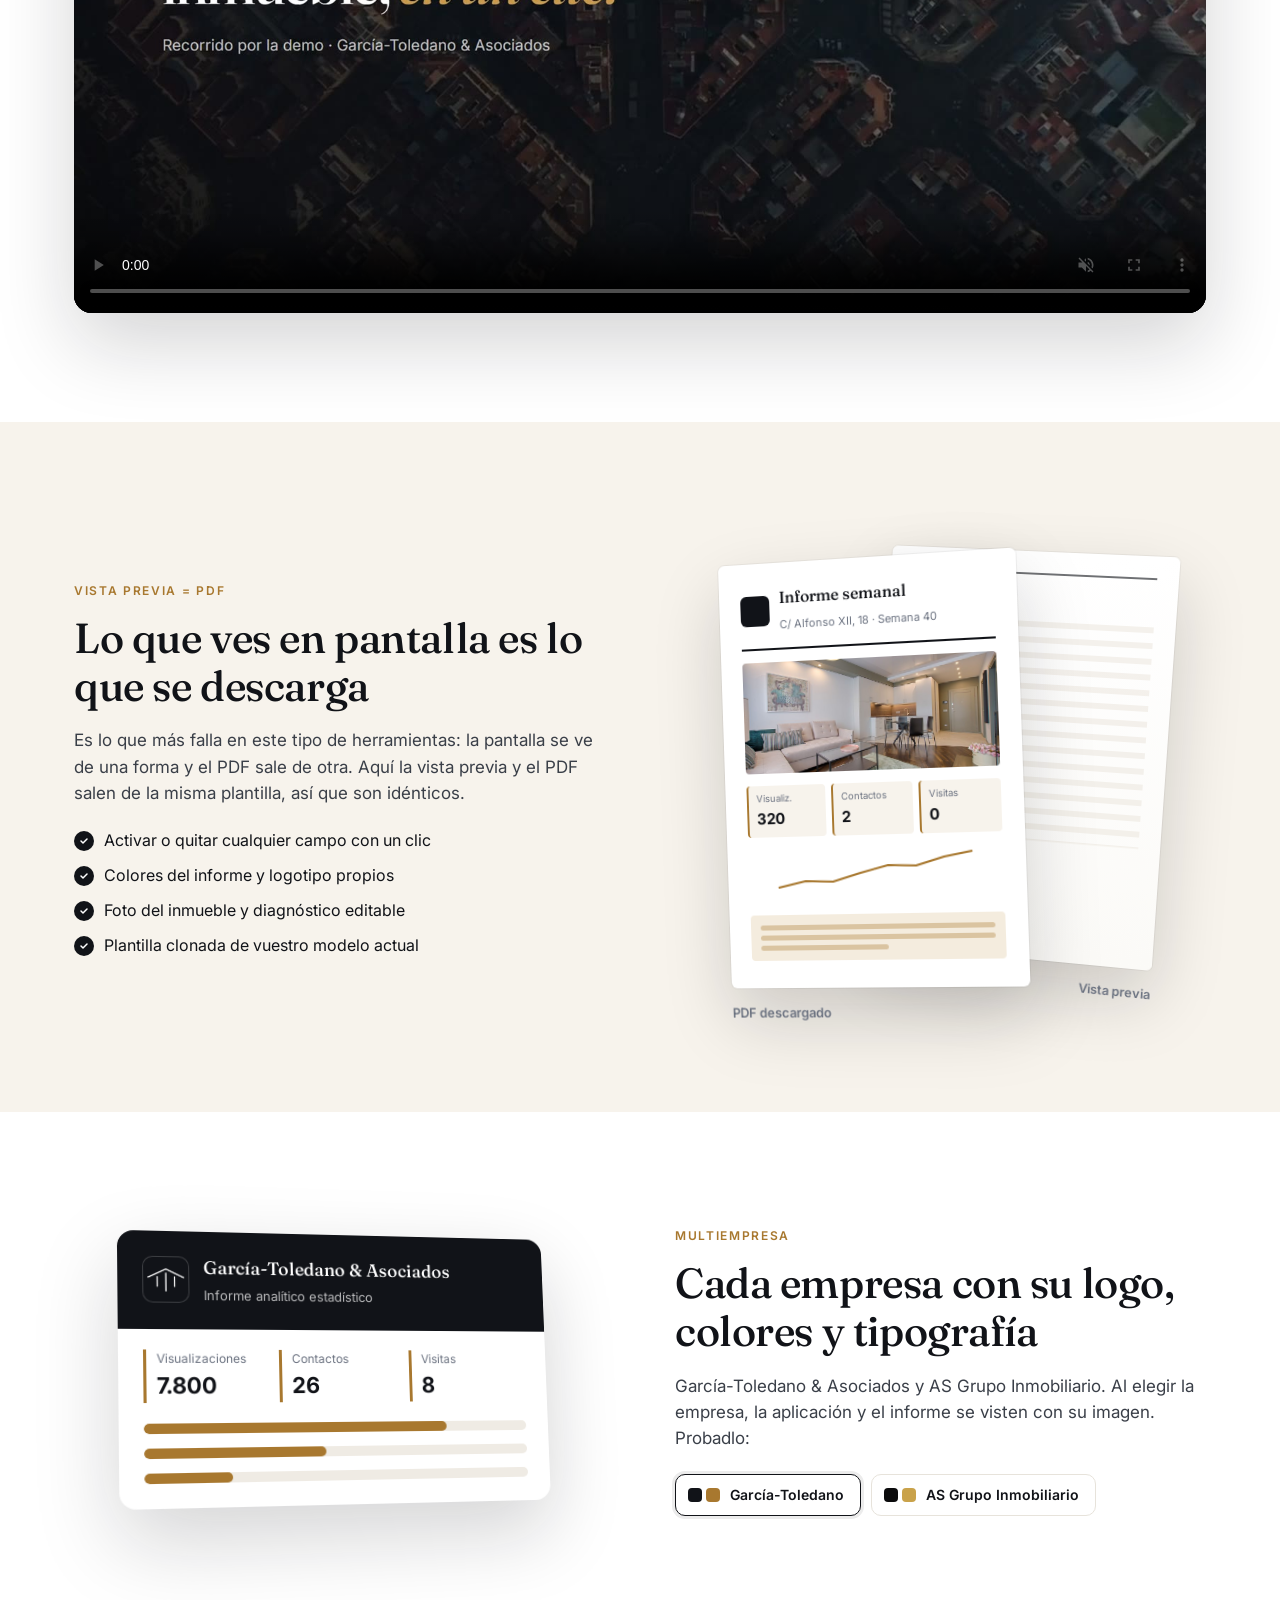
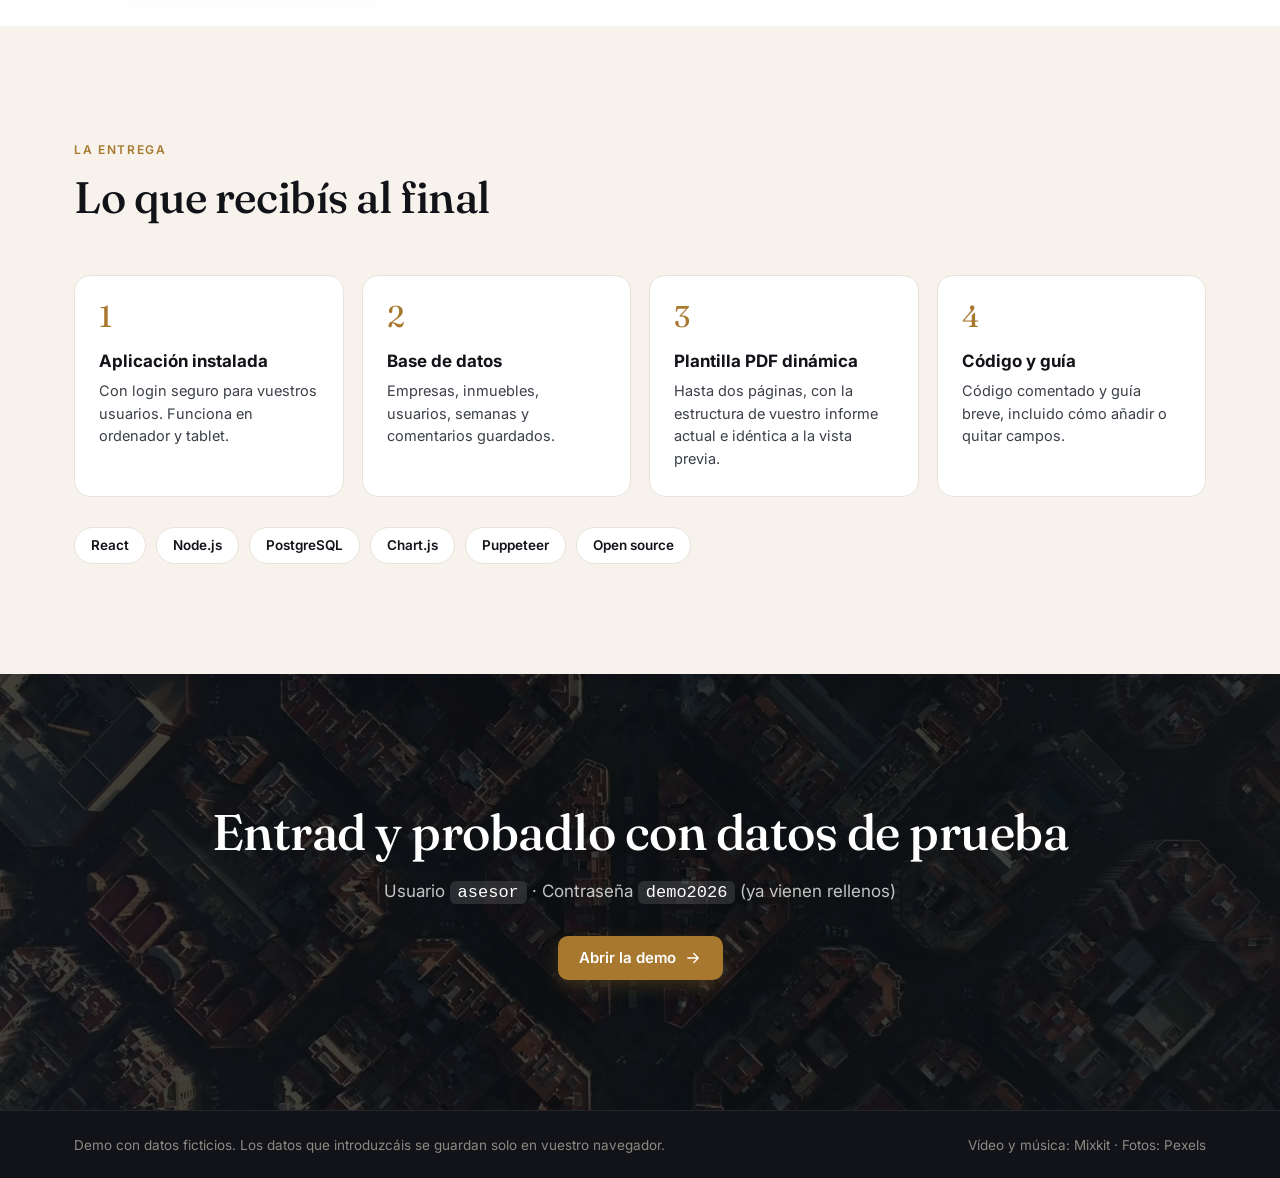
==== commit 0637d6ad: "Cambios de David: sin «Ofrecido a clientes», «Comentarios y feedback de compradores», usuarios reale" ====
--- a/index.html
+++ b/index.html
@@ -49,7 +49,7 @@
           Ver el vídeo</a>
       </div>
       <div class="hero-facts reveal">
-        <div><b>7</b><span>datos por semana</span></div>
+        <div><b>6</b><span>datos por semana</span></div>
         <div><b>2</b><span>empresas con su marca</span></div>
         <div><b>1</b><span>botón para el PDF</span></div>
       </div>
@@ -126,7 +126,7 @@
       <article class="req reveal tilt">
         <div class="req-ico"><svg class="ico" viewBox="0 0 24 24"><rect x="4" y="3" width="16" height="18" rx="2"/><path d="M8 8h8M8 12h8M8 16h5"/></svg></div>
         <h3>Entrada de datos en segundos</h3>
-        <p>Visualizaciones, favoritos, solicitudes, clientes ofrecidos, no viables, visitas, ofertas y el feedback de cada visita con sus motivos.</p>
+        <p>Visualizaciones, favoritos, solicitudes, no viables, visitas, ofertas y los comentarios y feedback de compradores con sus motivos.</p>
         <span class="ok">En la demo</span>
       </article>
       <article class="req reveal tilt">
@@ -172,7 +172,7 @@
     </div>
     <ol class="steps">
       <li class="reveal"><span>01</span><b>Elegir empresa e inmueble</b><p>Logo y colores se aplican solos.</p></li>
-      <li class="reveal"><span>02</span><b>Meter la semana</b><p>Siete datos y el feedback, con avisos si algo parece raro.</p></li>
+      <li class="reveal"><span>02</span><b>Meter la semana</b><p>Seis datos y los comentarios, con avisos si algo parece raro.</p></li>
       <li class="reveal"><span>03</span><b>Guardar semana</b><p>Queda en el histórico y se recalcula todo.</p></li>
       <li class="reveal"><span>04</span><b>Revisar la vista previa</b><p>Campos, colores, logo e imagen a vuestro gusto.</p></li>
       <li class="reveal last"><span>05</span><b>Generar informe</b><p>PDF listo para enviar al propietario.</p></li>
@@ -262,8 +262,8 @@
       <h2 class="serif">Lo que recibís al final</h2>
     </div>
     <div class="deliv">
-      <div class="reveal"><span class="n">1</span><b>Aplicación instalada</b><p>Con login seguro y seis accesos. Funciona en ordenador y tablet.</p></div>
-      <div class="reveal"><span class="n">2</span><b>Base de datos</b><p>Empresas, inmuebles, usuarios, semanas y feedback guardados.</p></div>
+      <div class="reveal"><span class="n">1</span><b>Aplicación instalada</b><p>Con login seguro para vuestros usuarios. Funciona en ordenador y tablet.</p></div>
+      <div class="reveal"><span class="n">2</span><b>Base de datos</b><p>Empresas, inmuebles, usuarios, semanas y comentarios guardados.</p></div>
       <div class="reveal"><span class="n">3</span><b>Plantilla PDF dinámica</b><p>Hasta dos páginas, con la estructura de vuestro informe actual e idéntica a la vista previa.</p></div>
       <div class="reveal"><span class="n">4</span><b>Código y guía</b><p>Código comentado y guía breve, incluido cómo añadir o quitar campos.</p></div>
     </div>
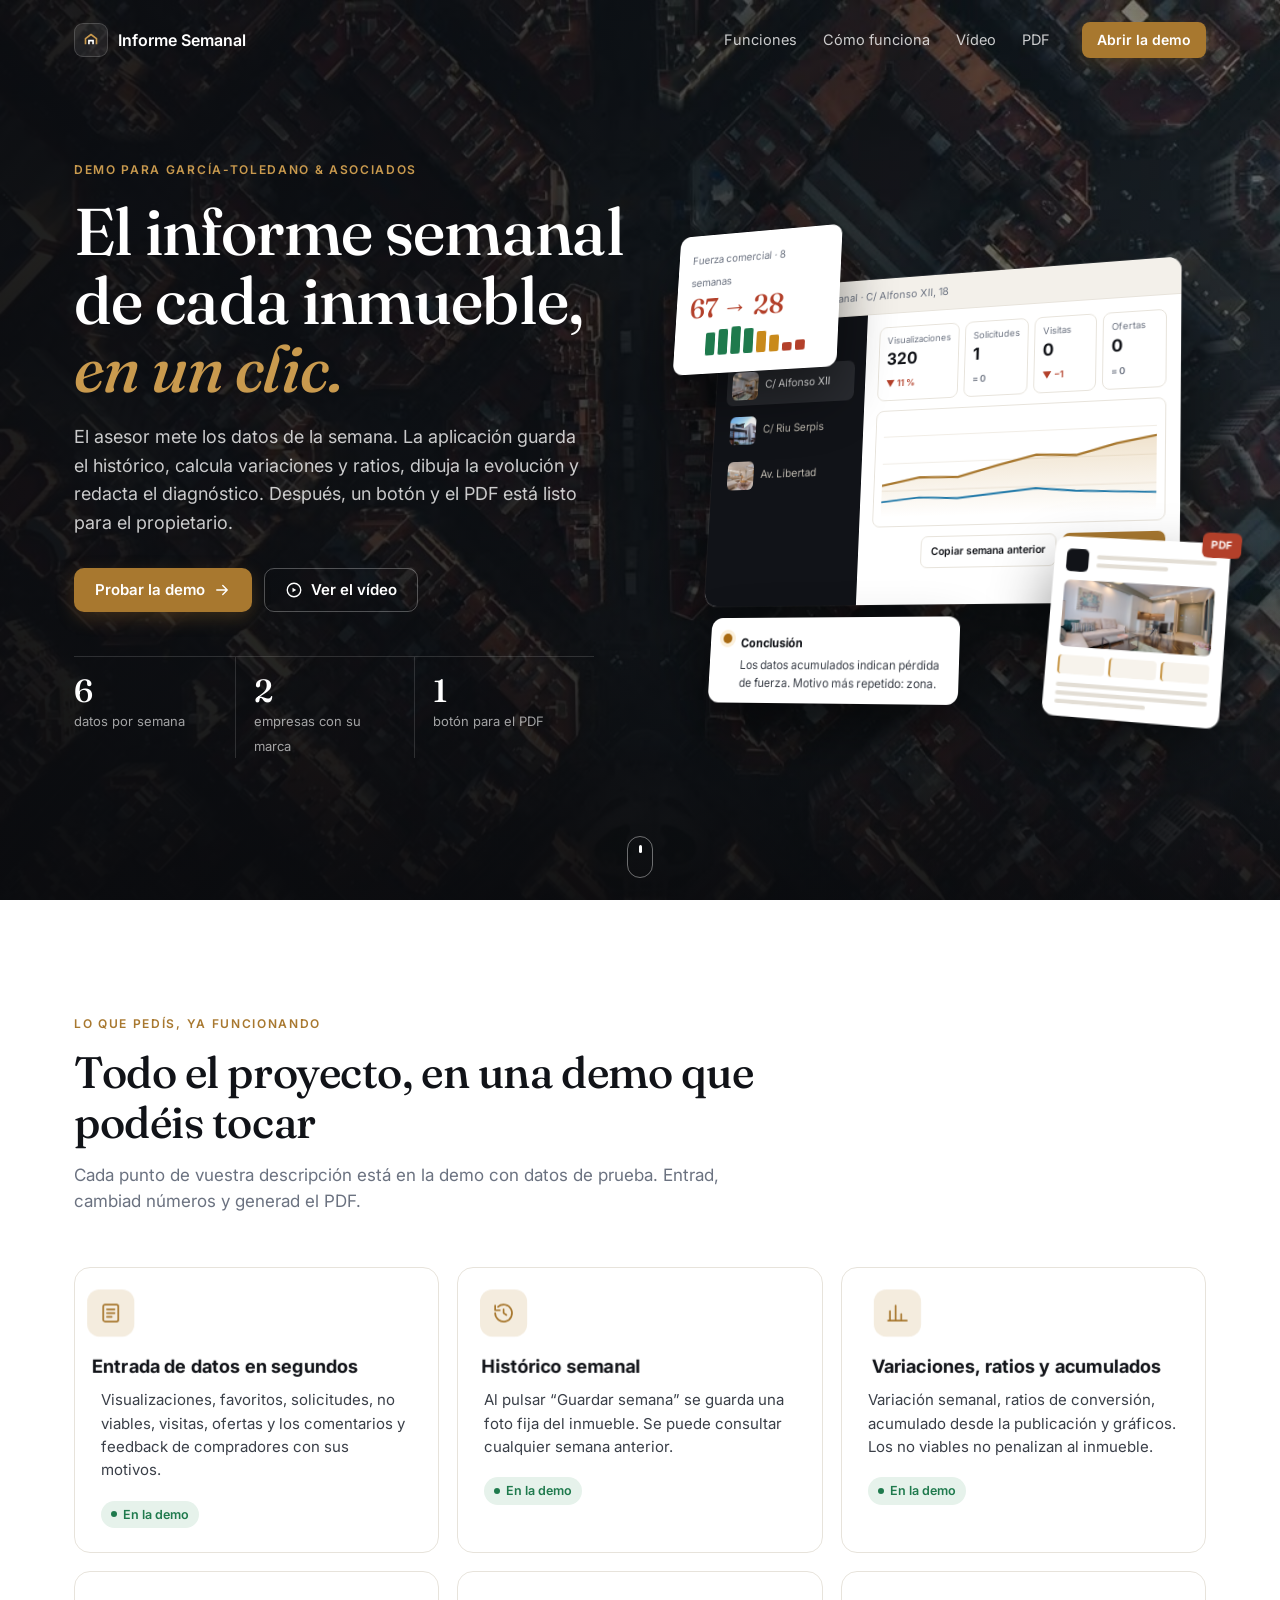
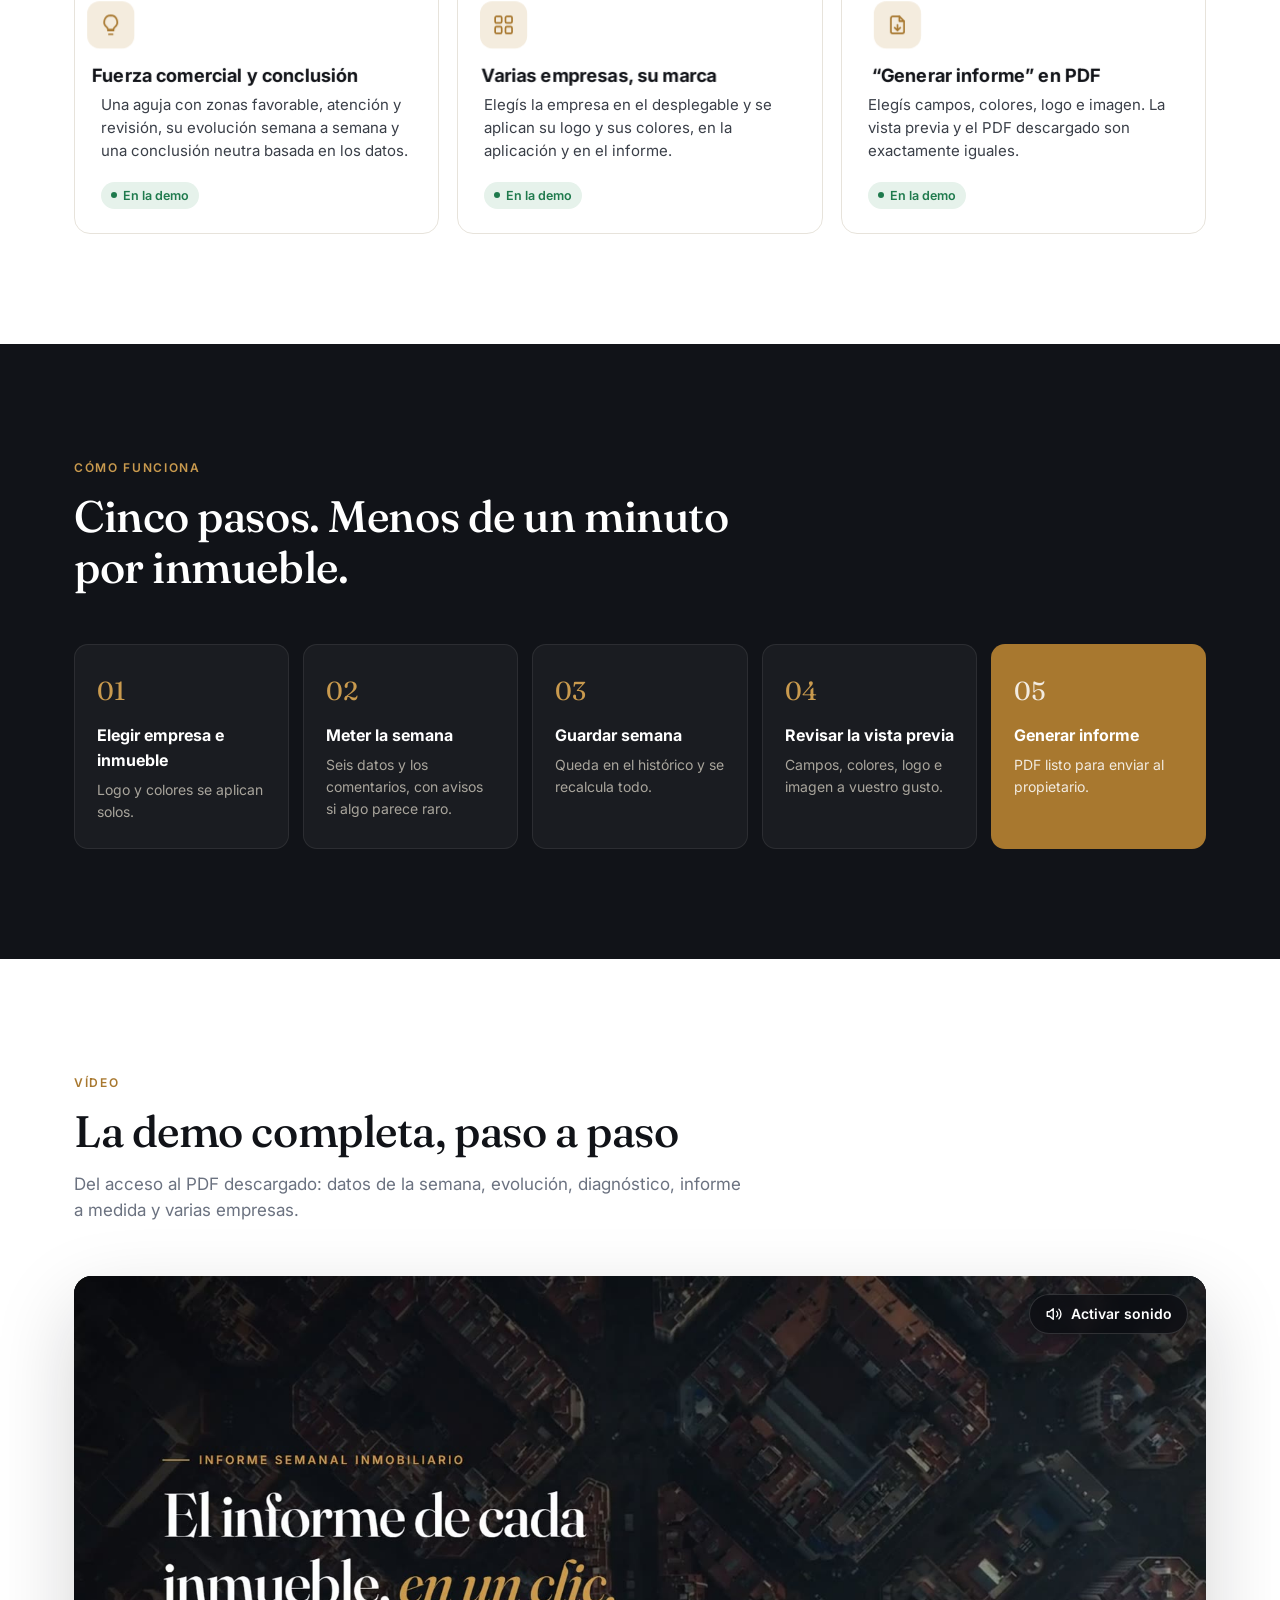
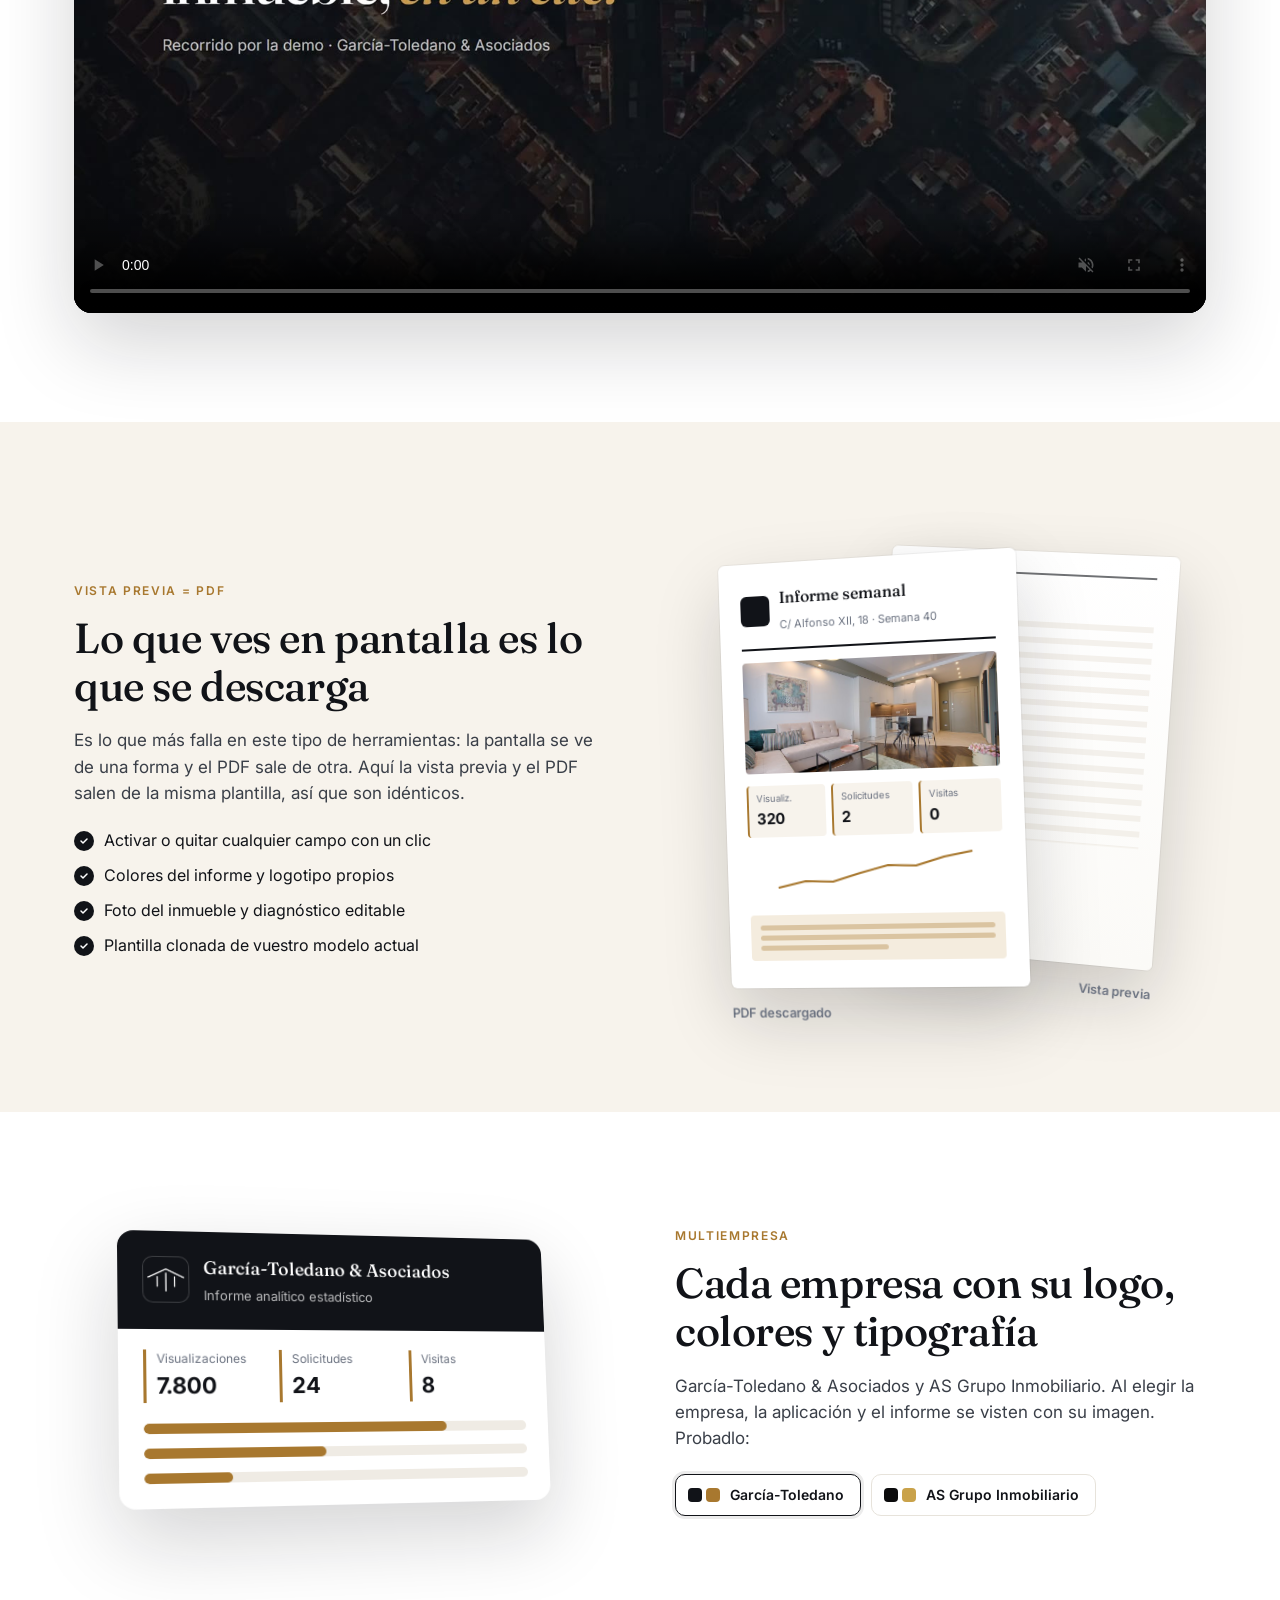
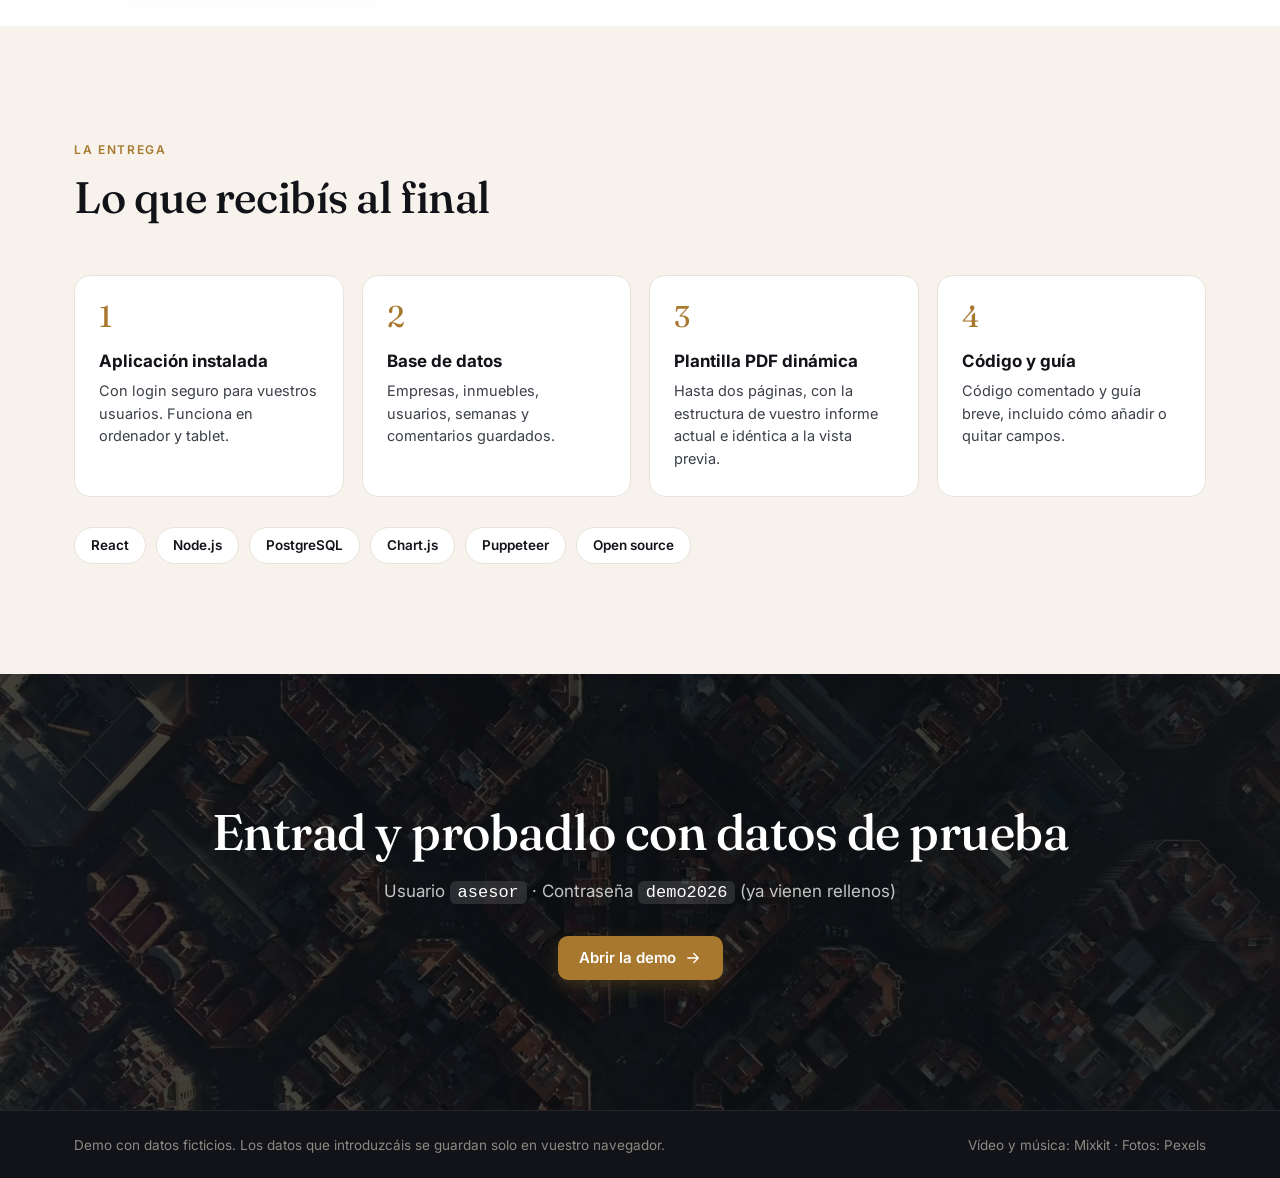
==== commit 32ba01af: "Textos de la portada y README alineados con los cambios: solicitudes y comentarios de compradores" ====
--- a/index.html
+++ b/index.html
@@ -221,7 +221,7 @@
       <div class="sheet front">
         <div class="sh-head"><span></span><div><b>Informe semanal</b><i>C/ Alfonso XII, 18 · Semana 40</i></div></div>
         <div class="sh-photo" style="background-image:url(assets/media/p2.jpg)"></div>
-        <div class="sh-kpis"><div><span>Visualiz.</span><b>320</b></div><div><span>Contactos</span><b>2</b></div><div><span>Visitas</span><b>0</b></div></div>
+        <div class="sh-kpis"><div><span>Visualiz.</span><b>320</b></div><div><span>Solicitudes</span><b>2</b></div><div><span>Visitas</span><b>0</b></div></div>
         <svg viewBox="0 0 200 50" class="sh-chart"><polyline points="2,40 30,34 58,35 86,27 114,20 142,21 170,13 198,8" fill="none" stroke="#A8782F" stroke-width="2" stroke-linejoin="round"/></svg>
         <div class="sh-diag"><i></i><i></i><i class="s"></i></div>
         <div class="sh-label">PDF descargado</div>
@@ -236,7 +236,7 @@
     <div class="brand-demo reveal" aria-hidden="true">
       <div class="bd-card" id="bdCard">
         <div class="bd-head"><span class="bd-logo"><img id="bdLogo" src="assets/media/gt-mark.png" alt=""></span><div><b id="bdName">García-Toledano &amp; Asociados</b><i>Informe analítico estadístico</i></div></div>
-        <div class="bd-kpis"><div><span>Visualizaciones</span><b>7.800</b></div><div><span>Contactos</span><b>26</b></div><div><span>Visitas</span><b>8</b></div></div>
+        <div class="bd-kpis"><div><span>Visualizaciones</span><b>7.800</b></div><div><span>Solicitudes</span><b>24</b></div><div><span>Visitas</span><b>8</b></div></div>
         <div class="bd-bar"><i style="width:78%"></i></div>
         <div class="bd-bar"><i style="width:46%"></i></div>
         <div class="bd-bar"><i style="width:22%"></i></div>
